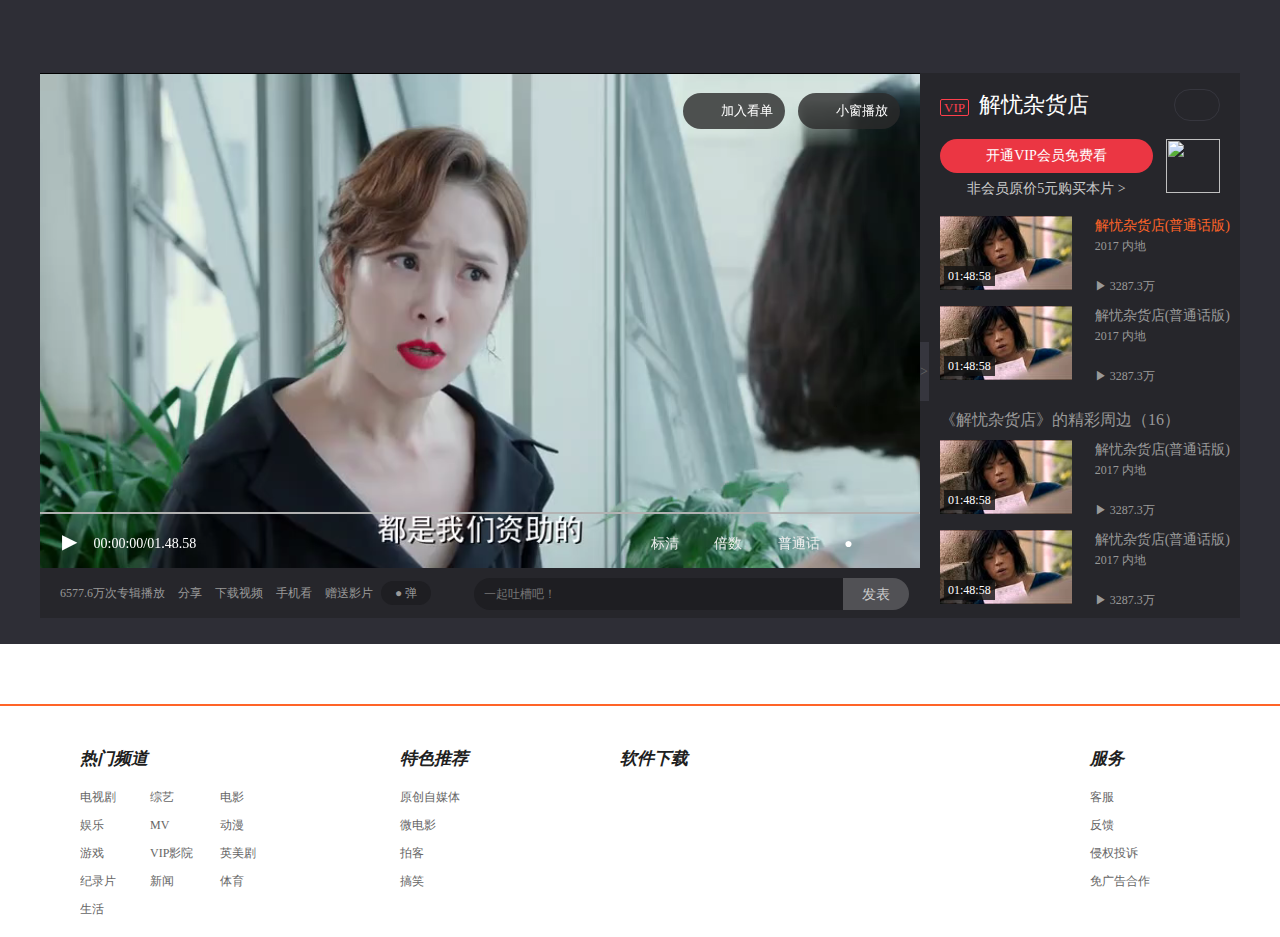
==== xiangqingone.html @ 5336d25e "第二个页面视频" ====
<!DOCTYPE html>
<html>
	<head>
		<meta charset="UTF-8">
		<title></title>
		<link rel="stylesheet" type="text/css" href="css/xiangqingone.css"/>
		<script src="js/jquery-3.1.0.js"></script>
	</head>
	<body>
		
		<section class="sec_one">
			<div class="bacgd center">
				<header>
					
				</header>
				<div class="lef">
					<p>
						<button class="btn_one">
							<span class="spa01"></span>
							<span class="spa02">加入看单</span>	
						</button>
						<button class="btn_two">
							<span class="spa01"></span>
							<span class="spa02">小窗播放</span>	
						</button>
					</p>
					<video id="videos" width="880" height="500" loop>
						<!--<source src="video/jieyou2.mp4" type="video/mp4"></source>-->
						<source src="video/jieyou.ogg" type="video/ogg"></source>
						当前浏览器不支持 video直接播放，点击这里下载视频： <a href="#">下载视频</a>
					</video>
					<div class="ctols">
						<span id="tiao">
							<progress id="pro" value="0"></progress><br />
							<span id="play_btn">▶</span>
							<span id="tim">00:00:00</span>/<span id="zong">01.48.58</span>
						</span>
						<span class="sspa01">标清</span>
						<span class="sspa01">倍数</span>
						<span class="sspa01">普通话</span>
						<span class="sspa02">●</span>
					</div>
					<span id="tuozh">
						>
					</span>
					<div class="foot">
						<span>6577.6万次专辑播放</span>
						<a href="javascript:;">分享</a>
						<a href="javascript:;">下载视频</a>
						<a href="javascript:;">手机看</a>
						<a href="javascript:;">赠送影片</a>
						<i>● 弹</i>
						<input type="search" id="serc" placeholder="一起吐槽吧！" />
						<input type="button" id="bbtn" value="发表" />
					</div>
				</div>
				<div class="rig">
					<div class="top">
						<h2>
							<i>VIP</i>
							<a class="aa1" href="javascript:;">解忧杂货店</a>
							<a class="aa2" href="javascript:;"></a>
						</h2>
					</div>
					<div class="conte">
						<div class="dv1">
							<img src=""/>
							<a class="a1sa1" href="javascript:;"><i></i>开通VIP会员免费看</a><br />
							<a class="a1sa2" href="javascript:;">非会员原价5元购买本片 ></a>
						</div>
					</div>
					<ul>
						<li>
							<div class="ddv1">
								<img src="img/bacg_rig01.jpg"/>
								<span>01:48:58</span>
							</div>
							<div class="ddv2">
								<p class="p0pp1" style="color: #FF6428;">解忧杂货店(普通话版)</p>
								<p class="p0pp2"> 2017   内地 </p>
								<p class="p0pp3">▶ 3287.3万</p>
							</div>
						</li>
						<li>
							<div class="ddv1">
								<img src="img/bacg_rig01.jpg"/>
								<span>01:48:58</span>
							</div>
							<div class="ddv2">
								<p class="p0pp1">解忧杂货店(普通话版)</p>
								<p class="p0pp2"> 2017   内地 </p>
								<p class="p0pp3">▶ 3287.3万</p>
							</div>
						</li>
					</ul>
					<p class="tit">《解忧杂货店》的精彩周边（16）</p>
					<ul>
						<li>
							<div class="ddv1">
								<img src="img/bacg_rig01.jpg"/>
								<span>01:48:58</span>
							</div>
							<div class="ddv2">
								<p class="p0pp1">解忧杂货店(普通话版)</p>
								<p class="p0pp2"> 2017   内地 </p>
								<p class="p0pp3">▶ 3287.3万</p>
							</div>
						</li>
						<li>
							<div class="ddv1">
								<img src="img/bacg_rig01.jpg"/>
								<span>01:48:58</span>
							</div>
							<div class="ddv2">
								<p class="p0pp1">解忧杂货店(普通话版)</p>
								<p class="p0pp2"> 2017   内地 </p>
								<p class="p0pp3">▶ 3287.3万</p>
							</div>
						</li>
					</ul>
				</div>
			</div>
		</section>
		<section class="sec_two">
			
		</section>
		<section class="sec_thr">
			
		</section>
		<section class="sec_four">
			
		</section>
		<section class="sec_five">
			
		</section>
		<section class="sec_six">
			
		</section>
		
		
		<footer class="footer">
			<div class="footer_inner">
				<div class="footer_inner_one">
					<div class="footer_inner_one_fir">
						<em class="footer_inner_one_fir_title">热门频道</em>
						<ul>
							<li><a href="#">电视剧</a></li>
							<li><a href="#">综艺</a></li>
							<li><a href="#">电影</a></li>
							<li><a href="#">娱乐</a></li>
							<li><a href="#">MV</a></li>
							<li><a href="#">动漫</a></li>
							<li><a href="#">游戏</a></li>
							<li><a href="#">VIP影院</a></li>
							<li><a href="#">英美剧</a></li>
							<li><a href="#">纪录片</a></li>
							<li><a href="#">新闻</a></li>
							<li><a href="#">体育</a></li>
							<li><a href="#">生活</a></li>
						</ul>
					</div>
					<div class="footer_inner_two_fir">
						<em class="footer_inner_two_fir_title">特色推荐</em>
						<ul>
							<li><a href="#">原创自媒体</a></li>
							<li><a href="#">微电影</a></li>
							<li><a href="#">拍客</a></li>
							<li><a href="#">搞笑</a></li>
							
						</ul>
					</div>
					<div class="footer_inner_thr_fir">
						<em class="footer_inner_thr_fir_title">软件下载</em>
						<div class="footer_inner_thr_fir_icon">
							
						</div>
					</div>
					<div class="footer_inner_fou_fir">
						<em class="footer_inner_fou_fir_title">服务</em>
						<ul>
							<li><a href="#">客服</a></li>
							<li><a href="#">反馈</a></li>
							<li><a href="#">侵权投诉</a></li>
							<li><a href="#">免广告合作</a></li>
							
						</ul>
					</div>
				</div>
				<div class="footer_inner_two">
					<div></div>
					<div></div>
					<div></div>
				</div>
			</div>
		</footer>
		
		<script src="js/xiangqingone.js"></script>
	</body>
</html>
---- css/xiangqingone.css ----
body,p,section,nav,header,h2,h3,h4,h5{
	margin: 0;
}
ul{
	margin: 0;
	padding: 0;
	list-style: none;
}
ul li{
	list-style: none;
}
input{
	margin: 0;
	padding: 0;
	vertical-align: top;
}
button{
	outline: none;
}
img{
	border: none;
	vertical-align: middle;
}
.clearfix:after{
	content: '';
	display: block;
	clear: both;
}
body{
	font-size: 14px;
	font-family: "微软雅黑";
}
.center{
	width: 1200px;
	margin: 0 auto;
}
a{
	text-decoration: none;
}
i{
	font-style: normal;
}


.sec_one{
	width: 100%;
	height: 644px;
    background: #2e2e36;
}
.bacgd header{
	height: 73px;
}
.bacgd .lef{
	width: 880px;
	height: 545px;
	background: #000;
	position: relative;
	float: left;
}
.bacgd .lef video{
	position: absolute;
	top: 0px;
	left: 0;
}
.bacgd .lef p button{
    height: 36px;
    margin-left: 10px;
    padding: 0 12px;
    background: rgba(43,43,43,.8);
    border-radius: 18px;
    color: #fff;
    border: none;
    cursor: pointer;
}
.bacgd .lef p button:hover{
    background: linear-gradient(to right,#ff850b 0,#ff5945 100%);
}
.bacgd .lef p{
	position: absolute;
	top: 20px;
	right: 20px;
	z-index: 999;
}
.bacgd .lef p .spa01{
	display: inline-block;
	margin: 7px auto 0;
    width: 22px;
    height: 22px;
}
.bacgd .lef p .spa02{
	line-height: 36px;
	vertical-align: top;
}

.bacgd .lef .foot{
	width: 100%;
	height: 50px;
	background-color: #26262b;
    color: #999;
    position: absolute;
    bottom: 0;
}

.bacgd .lef .ctols{
	width: 100%;
	position: absolute;
	bottom: 50px;
	color: #fff;
}

#play_btn{
	display: inline-block;
	width: 42px;
	height: 42px;
	line-height: 42px;
	text-align: center;
	cursor: pointer;
	color: #fff;
	margin-left: 8px;
	font-size: 20px;
}
#tiao{
	margin-right: 50%;
}
#pro{
	width: 100%;
	height: 4px;
	vertical-align: middle;
	padding: 0;
}
#tim{
	color: #fff;
}
.bacgd .lef .ctols .sspa01{
	line-height: 42px;
	display: inline-block;
	padding: 0 10px;
    height: 24px;
    border: 1px solid transparent;
    border-radius: 12px;
    cursor: pointer;
    color: #ececec;
    line-height: 24px;
    text-align: center;
    padding-left: 10px;
    padding-right: 20px;
}
.bacgd .lef .ctols .sspa01:hover{
    background-color: #ff6e0b;
}
.bacgd .lef .ctols .sspa02{
	display: inline-block;
	width: 24px;
	height: 32px;
	cursor: pointer;
}
.bacgd .lef .foot{
	font-size: 12px;
	line-height: 50px;
}
.bacgd .lef .foot span{
	margin-left: 15px;
	padding: 0 5px;
}
.bacgd .lef .foot a{
	padding: 0 5px;
	color: #999;
}
.bacgd .lef .foot a:hover{
	color: #fff;
}
.bacgd .lef .foot i{
	display: inline-block;
	margin-right: 40px;
    text-align: center;
    width: 50px;
    height: 24px;
    line-height: 24px;
    font-size: 12px;
    border-radius: 12px;
    background-color: #1e1e22;
    cursor: pointer;
}
.bacgd .lef .foot i:hover{
	background: #FF6428;
	color: #fff;
}
#serc{
	border: none;
    width: 42%;
    padding: 6px 10px;
    font-size: 12px;
    line-height: 20px;
    color: #ccc;
    border-radius: 17px 0 0 17px;
    box-sizing: border-box;
    vertical-align: middle;
    outline: none;
    background-color: #1e1e22;
}
#bbtn{
	width: 66px;
    font-size: 14px;
    line-height: 32px;
    height: 32px;
    color: #ccc;
    border: none;
    cursor: pointer;
    border-radius: 0 16px 16px 0;
    background-color: #515155;
    vertical-align: middle;
    outline: none;
    margin-left: -4px;
}
#bbtn:hover{
	background: linear-gradient(to right,#ff850b 0,#ff5945 100%);
}
#tuozh{
	display: inline-block;
	width: 9px;
    height: 59px;
    line-height: 59px;
    position: absolute;
    right: -9px;
    top: 50%;
    margin-top: -4px;
    cursor: pointer;
    color: #666;
    background: #36363e;
}
#tuozh:hover{
	background: #464650;
	color: #FF6428;
}










.bacgd .rig{
	width: 320px;
	height: 545px;
	background: #26262b;
	float: right;
}
.bacgd .rig .top{
    padding: 16px 0 5px 20px;
    margin-bottom: 10px;
}

.bacgd .rig .top h2 i{
    line-height: 32px;
    margin: 7px 5px 0 0;
    padding: 0 3px;
    font-weight: 400;
    font-size: 13px;
    border: 1px solid #fc3f4c;
    color: #fc3f4c;
    border-radius: 2px;
    cursor: default;
}
.bacgd .rig .top h2 .aa1{
	color: #fff;
	font-size: 22px;
    line-height: 32px;
    font-weight: 500;
}
.bacgd .rig .top h2 .aa2{
	width: 44px;
    height: 30px;
    line-height: 30px;
    text-align: center;
    color: #ff6428;
    border: 1px #36363e solid;
    border-radius: 16px;
    display: inline-block;
    vertical-align: middle;
    float: right;
    margin-right: 20px;
}
.bacgd .rig .top h2 .aa2:hover{
    background: #ff6428;
    border-color: #ff6428;
}
.bacgd .rig .conte .dv1{
	margin-left: 20px;
}
.bacgd .rig .conte .dv1 .a1sa1{
	display: inline-block;
	width: 213px;
	height: 34px;
	line-height: 34px;
    border-radius: 40px;
    color: #fff;
    background-color: #eb3643;
    text-align: center;
}
.bacgd .rig .conte .dv1 .a1sa1:hover{
	background-color: #bc2b36;
}
.bacgd .rig .conte .dv1 .a1sa2{
	display: inline-block;
	text-align: center;
	width: 213px;
	color: #ccc;
	margin-top: 7px;
	margin-bottom: 10px;
}
.bacgd .rig .conte .dv1 .a1sa2:hover{
	color: #fff;
}
.bacgd .rig .conte .dv1 img{
	width: 54px;
	height: 54px;
	float: right;
	margin-right: 20px;
}

.bacgd .rig ul{
	margin: 0 0 20px 20px;
}
.bacgd .rig ul li{
	padding: 8px 0;
	height: 74px;
	cursor: pointer;
}
.bacgd .rig ul li .ddv1{
	width: 130px;
	height: 74px;
	position: relative;
	float: left;
}
.bacgd .rig ul li .ddv1 img{
	height: 100%;
}
.bacgd .rig ul li .ddv1 span{
	position: absolute;
    left: 4px;
    bottom: 4px;
    padding: 0 4px;
    background-color: rgba(17,17,17,.8);
    font-size: 12px;
    line-height: 20px;
    color: #fff;
}
.bacgd .rig ul li .ddv2{
	float: right;
	padding-right: 10px;
}
.bacgd .rig ul li .ddv2 .p0pp1{
	line-height: 20px;
	color: #999;
}
.bacgd .rig ul li .ddv2 .p0pp2{
	font-size: 12px;
	line-height: 20px;
	color: #999;
}
.bacgd .rig ul li .ddv2 .p0pp3{
	font-size: 12px;
	line-height: 20px;
	color: #999;
	margin-top: 20px;
}
.bacgd .rig ul li .ddv2:hover .p0pp1{
	color: #FF6428;
}
.bacgd .rig .tit{
	margin: 10px 10px 0 20px;
    line-height: 1.5;
    font-size: 16px;
    color: #999;
}








.footer{
	background-color: #fff;
    clear: both;
    overflow: hidden;
    margin-top: 60px;
    border-top: 2px solid #ff6428;
}
.footer_inner{
	width: 1120px;
    margin: 40px auto 10px;
}
.footer_inner_one{
	overflow: hidden;
}
.footer_inner_one_fir{
	position: relative;
    float: left;
    
    width: 210px;
    margin-right: 110px;
    min-height: 74px;
}
.footer_inner_one_fir_title{
	display: block;
    font-size: 17px;
    line-height: 26px;
    letter-spacing: normal;
    color: #202020;
    font-weight: 700;
    margin-bottom: 15px;
}
.footer_inner_one_fir ul{
	font-size: 0;
    letter-spacing: -3px;
    list-style: none;
}
.footer_inner_one_fir ul li{
	display: inline-block;
    width: 60px;
    margin-right: 10px;
    margin-bottom: 7px;
    letter-spacing: normal;
    vertical-align: top;
    font-size: 12px;
    line-height: 21px;
    text-align: -webkit-match-parent;
}
.footer_inner_one_fir ul li a{
	color: #666;
    text-decoration: none;
    cursor: pointer;
}


.footer_inner_two_fir{
    width: 70px;
    margin-right: 150px;
    position: relative;
    float: left;
    min-height: 74px;
}
.footer_inner_two_fir_title{
	display: block;
    font-size: 17px;
    line-height: 26px;
    letter-spacing: normal;
    color: #202020;
    font-weight: 700;
    margin-bottom: 15px;
}
.footer_inner_two_fir ul{
	font-size: 0;
    letter-spacing: -3px;
    list-style: none;
}
.footer_inner_two_fir ul li{
	display: inline-block;
    width: 60px;
    margin-right: 10px;
    margin-bottom: 7px;
    letter-spacing: normal;
    vertical-align: top;
    font-size: 12px;
    line-height: 21px;
}
.footer_inner_two_fir ul li a{
	color: #666;
    text-decoration: none;
    cursor: pointer;
}
.footer_inner_thr_fir{
	width: 400px;
    margin-right: 70px;
    font-size: 0;
    letter-spacing: -3px;
    position: relative;
    float: left;
    min-height: 74px;
}
.footer_inner_thr_fir_title{
	display: block;
    font-size: 17px;
    line-height: 26px;
    letter-spacing: normal;
    color: #202020;
    font-weight: 700;
    margin-bottom: 15px;
}
.footer_inner_thr_fir_icon{
	width: 400px;
	height: 90px;
}









.footer_inner_fou_fir{
	width: 70px;
    margin-right: 0;
    border-right: none;
    position: relative;
    float: left;
    min-height: 74px;
}
.footer_inner_fou_fir_title{
	display: block;
    font-size: 17px;
    line-height: 26px;
    letter-spacing: normal;
    color: #202020;
    font-weight: 700;
    margin-bottom: 15px;
}
.footer_inner_fou_fir ul{
	font-size: 0;
    letter-spacing: -3px;
    list-style: none;
}
.footer_inner_fou_fir ul li{
	display: inline-block;
    width: 60px;
    margin-right: 10px;
    margin-bottom: 7px;
    letter-spacing: normal;
    vertical-align: top;
    font-size: 12px;
    line-height: 21px;
}
.footer_inner_fou_fir ul li a{
	color: #666;
	text-decoration: none;
    cursor: pointer;
}
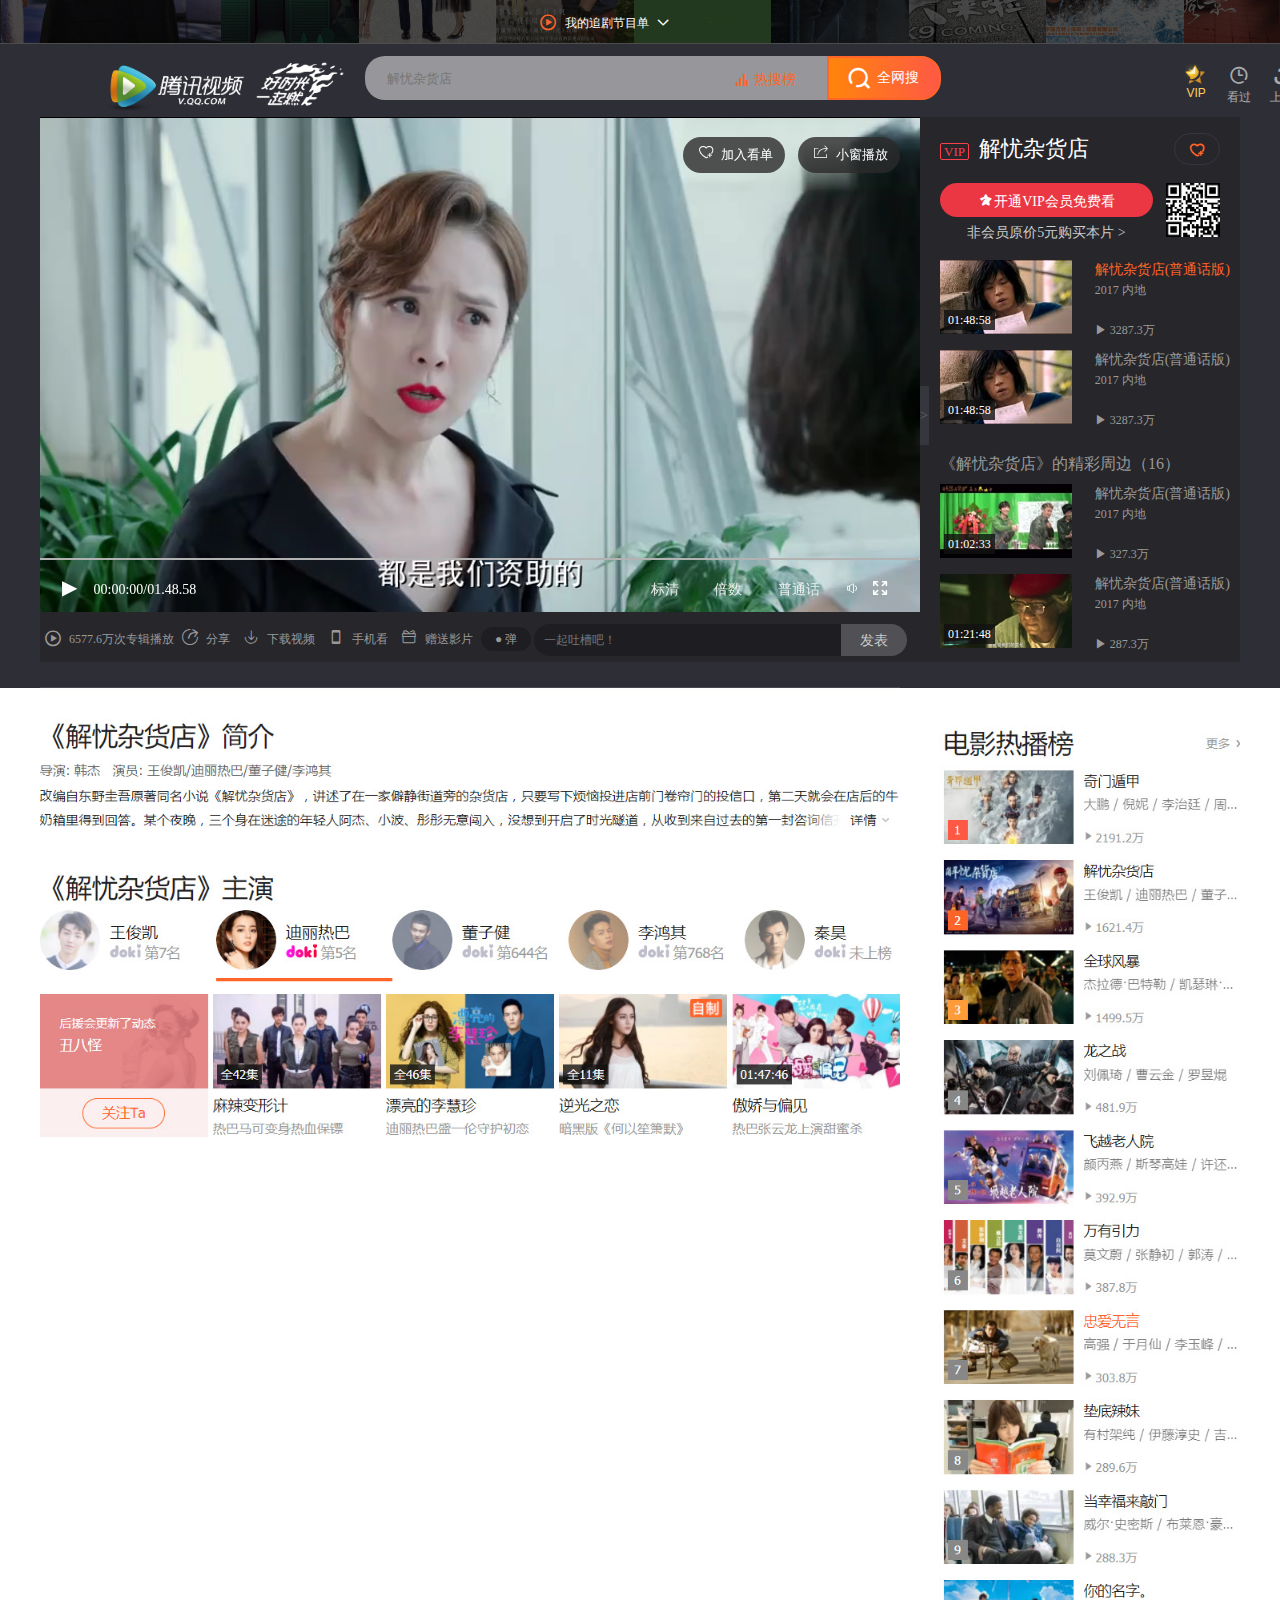
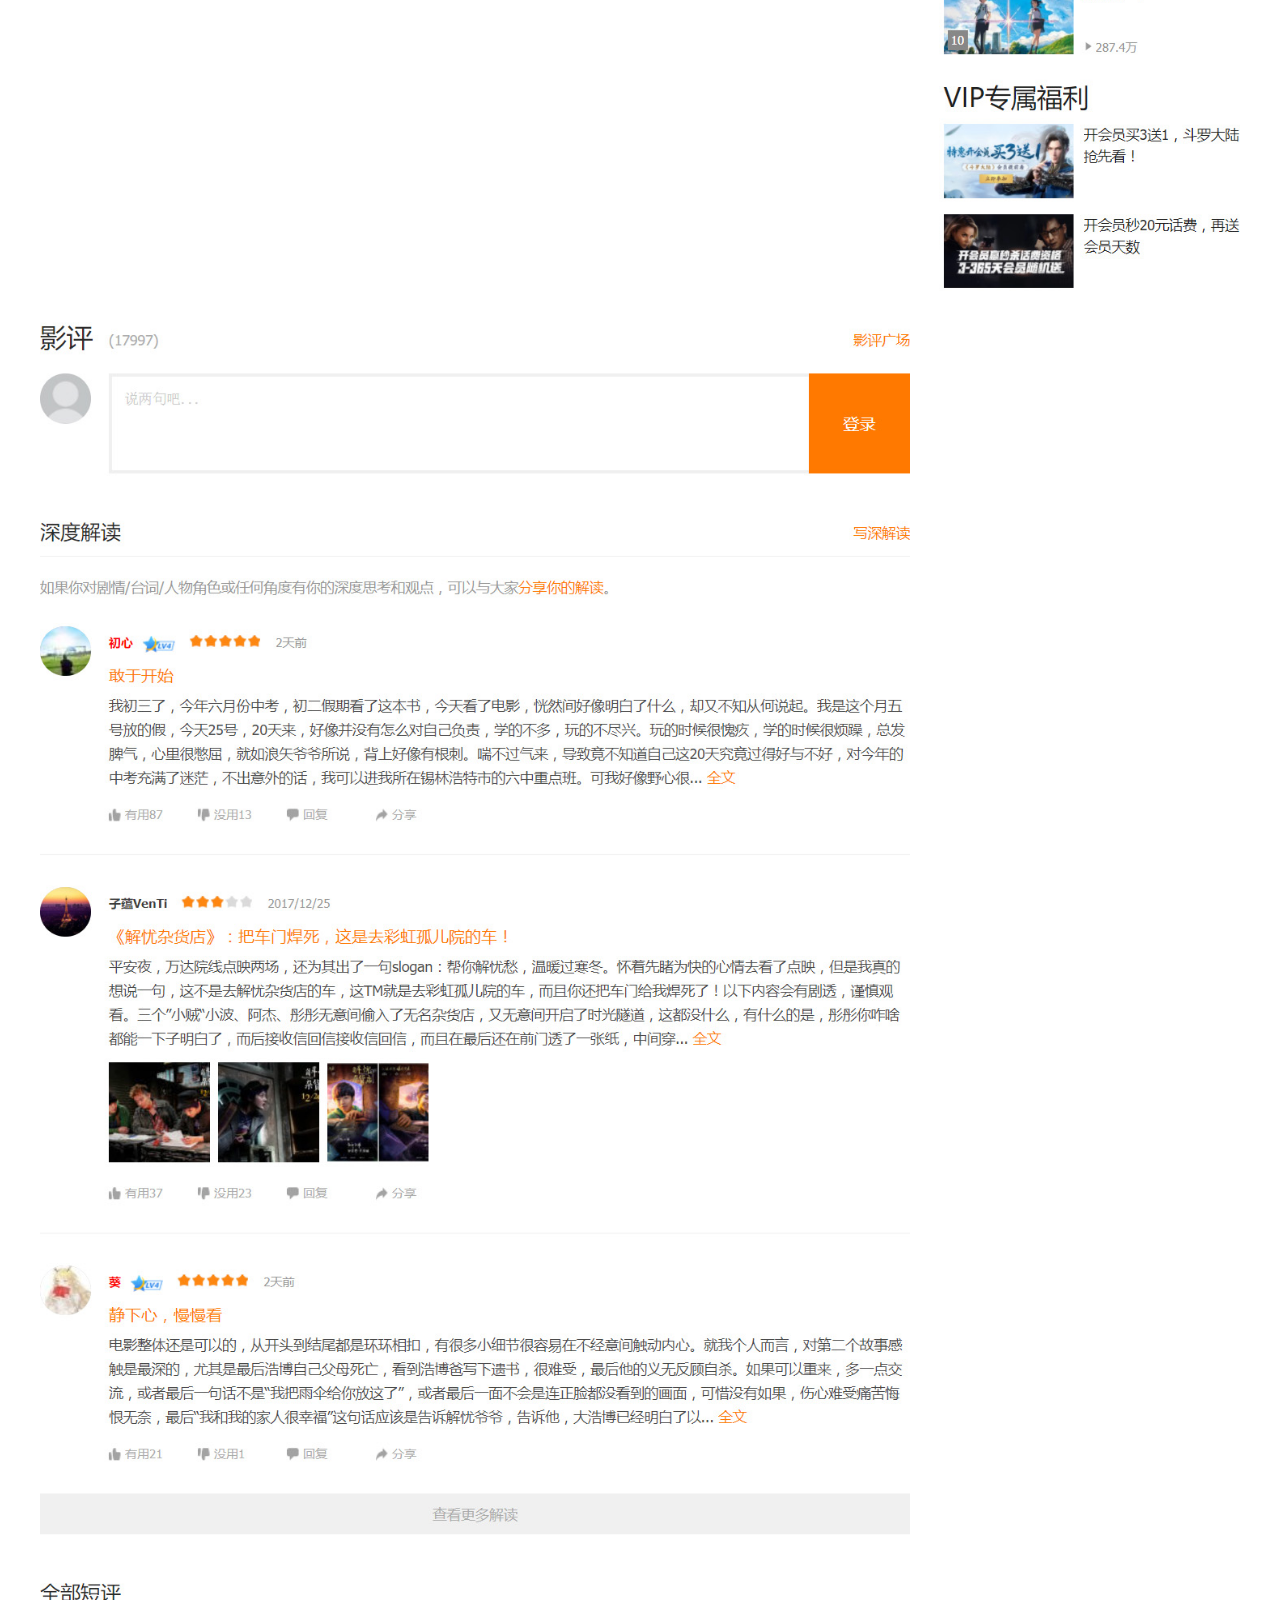
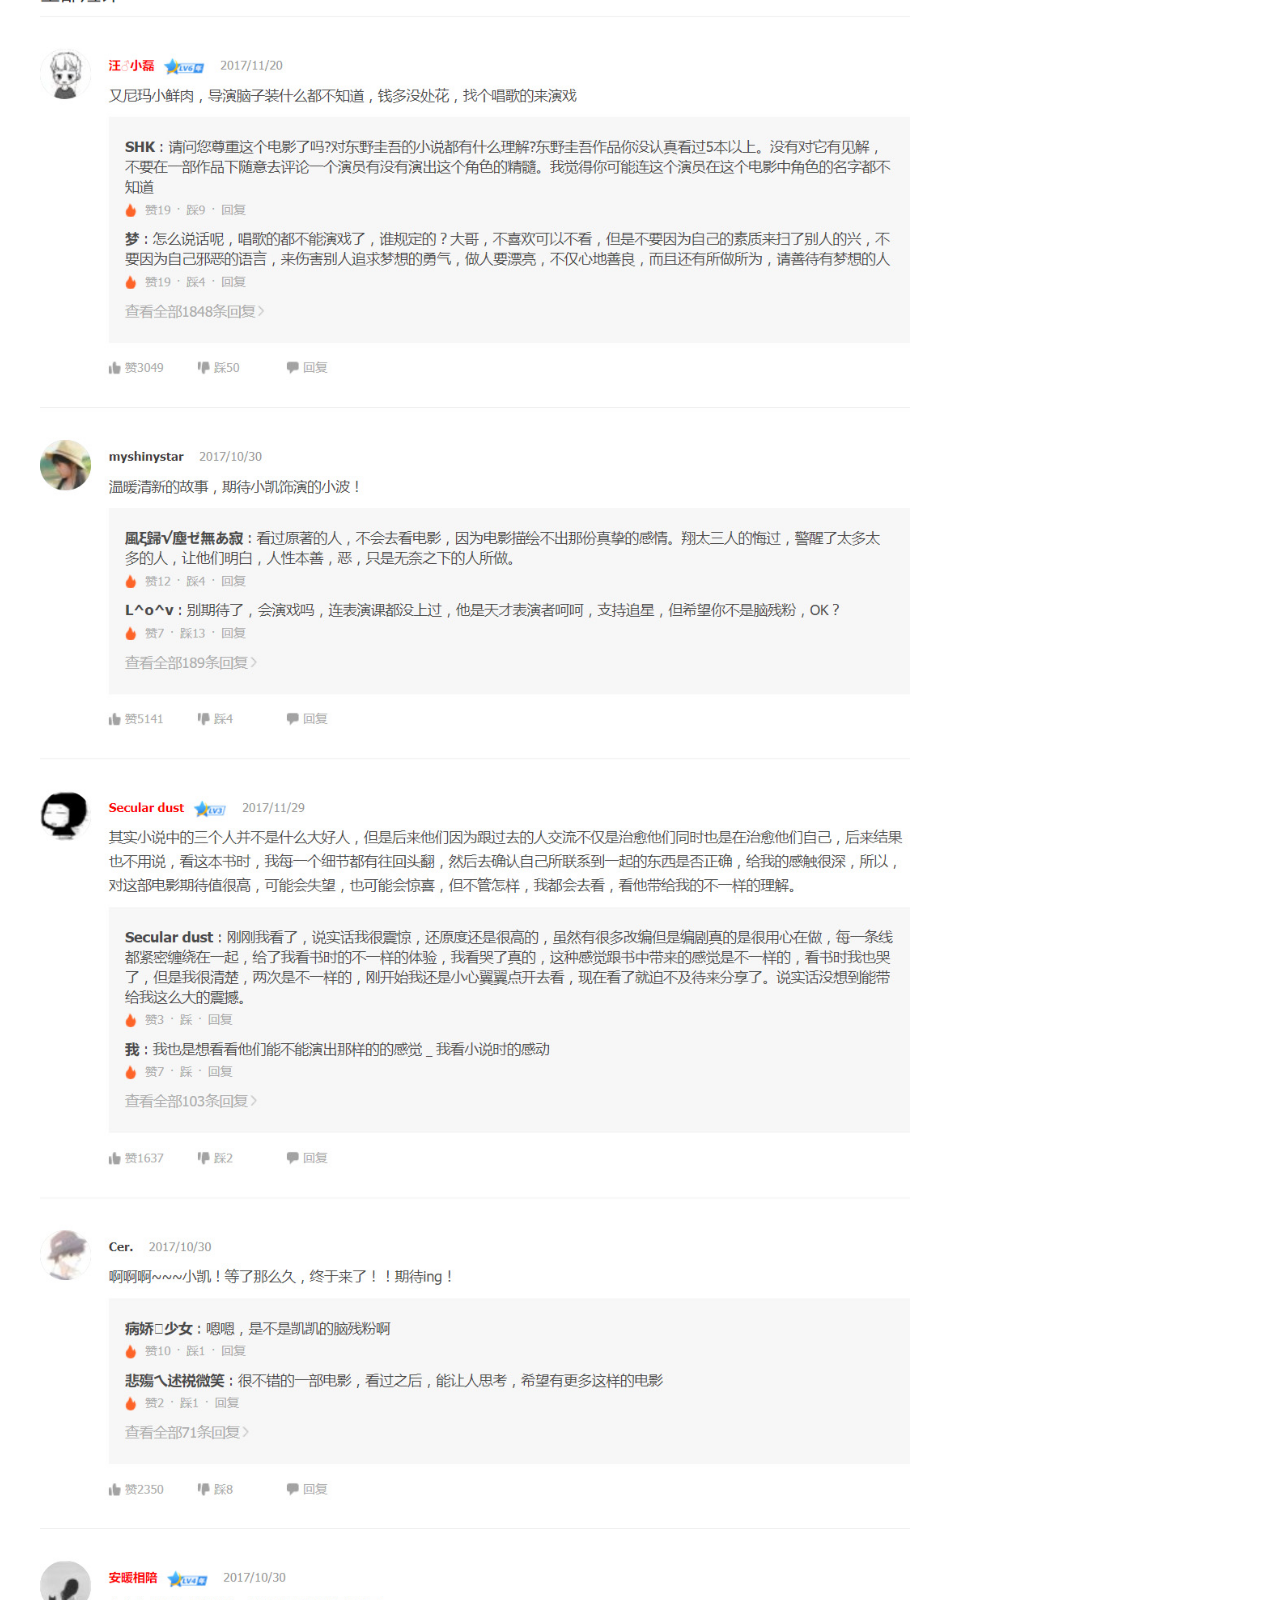
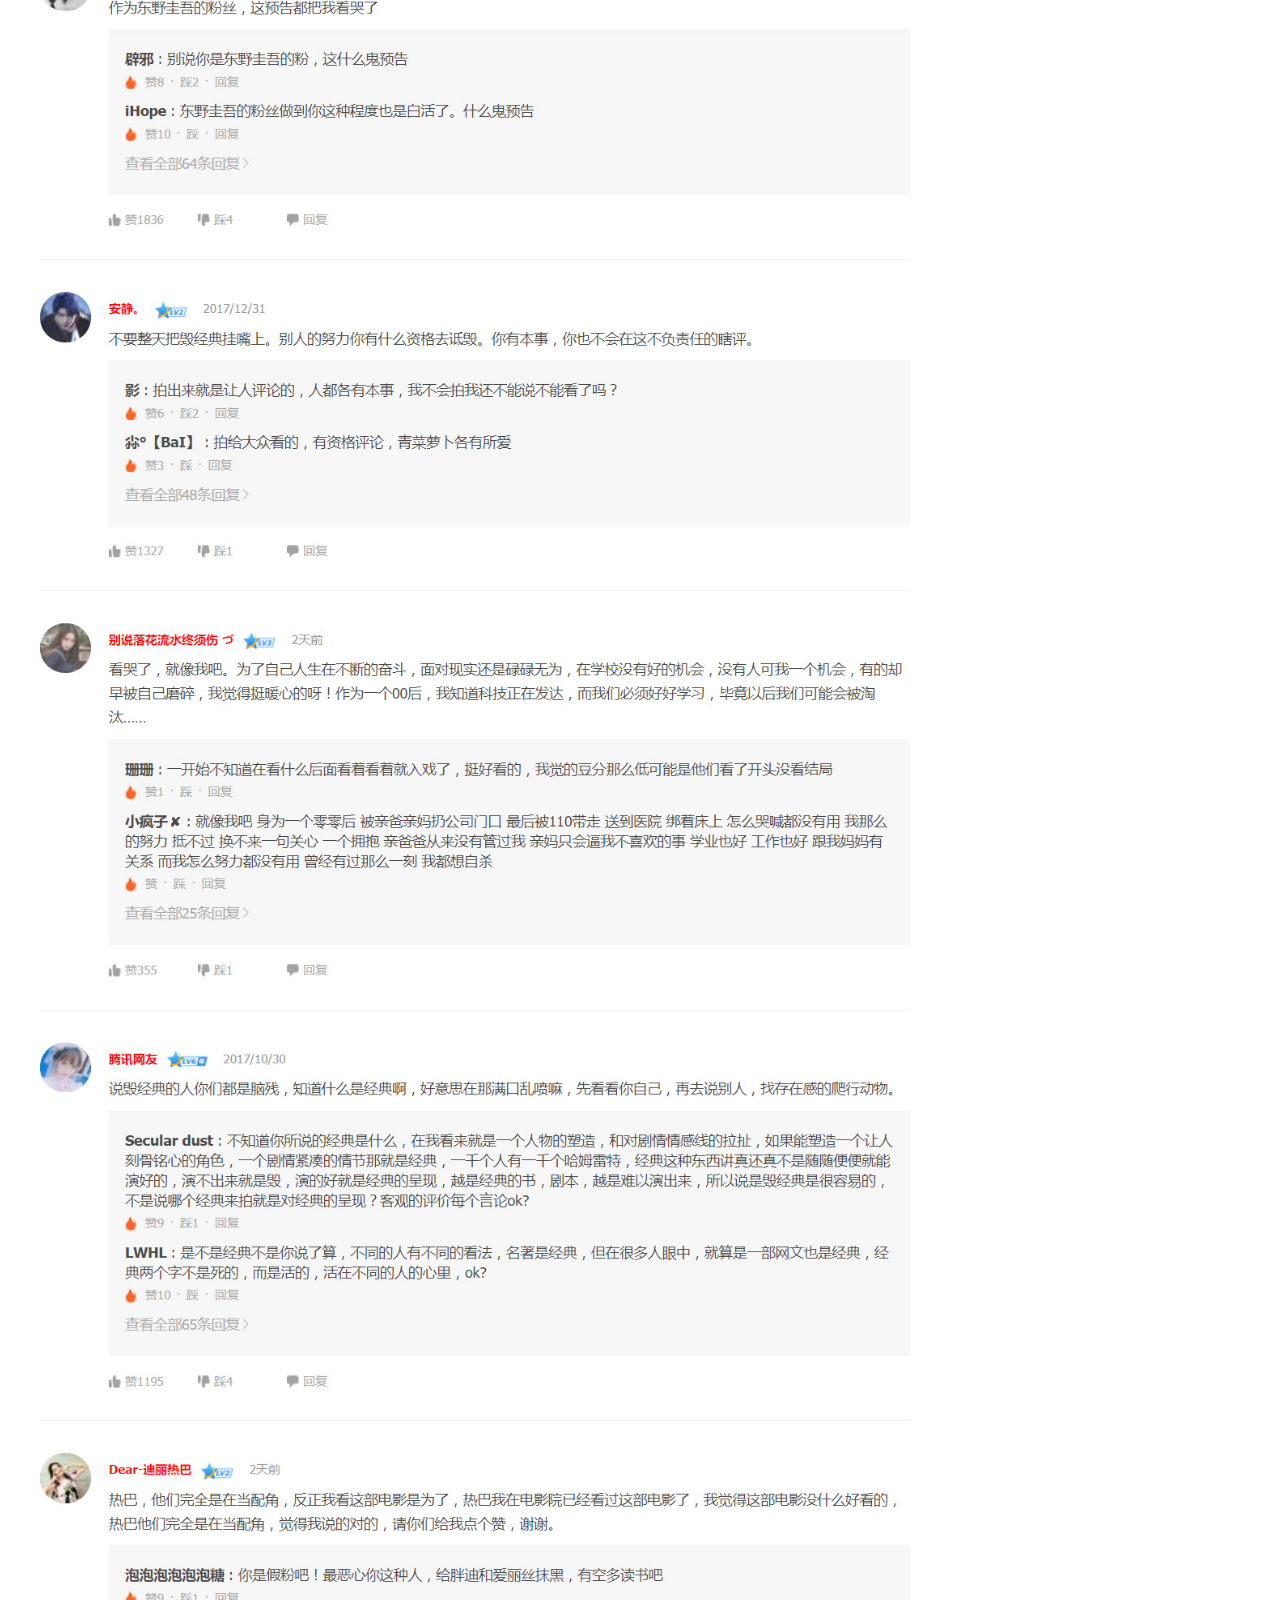
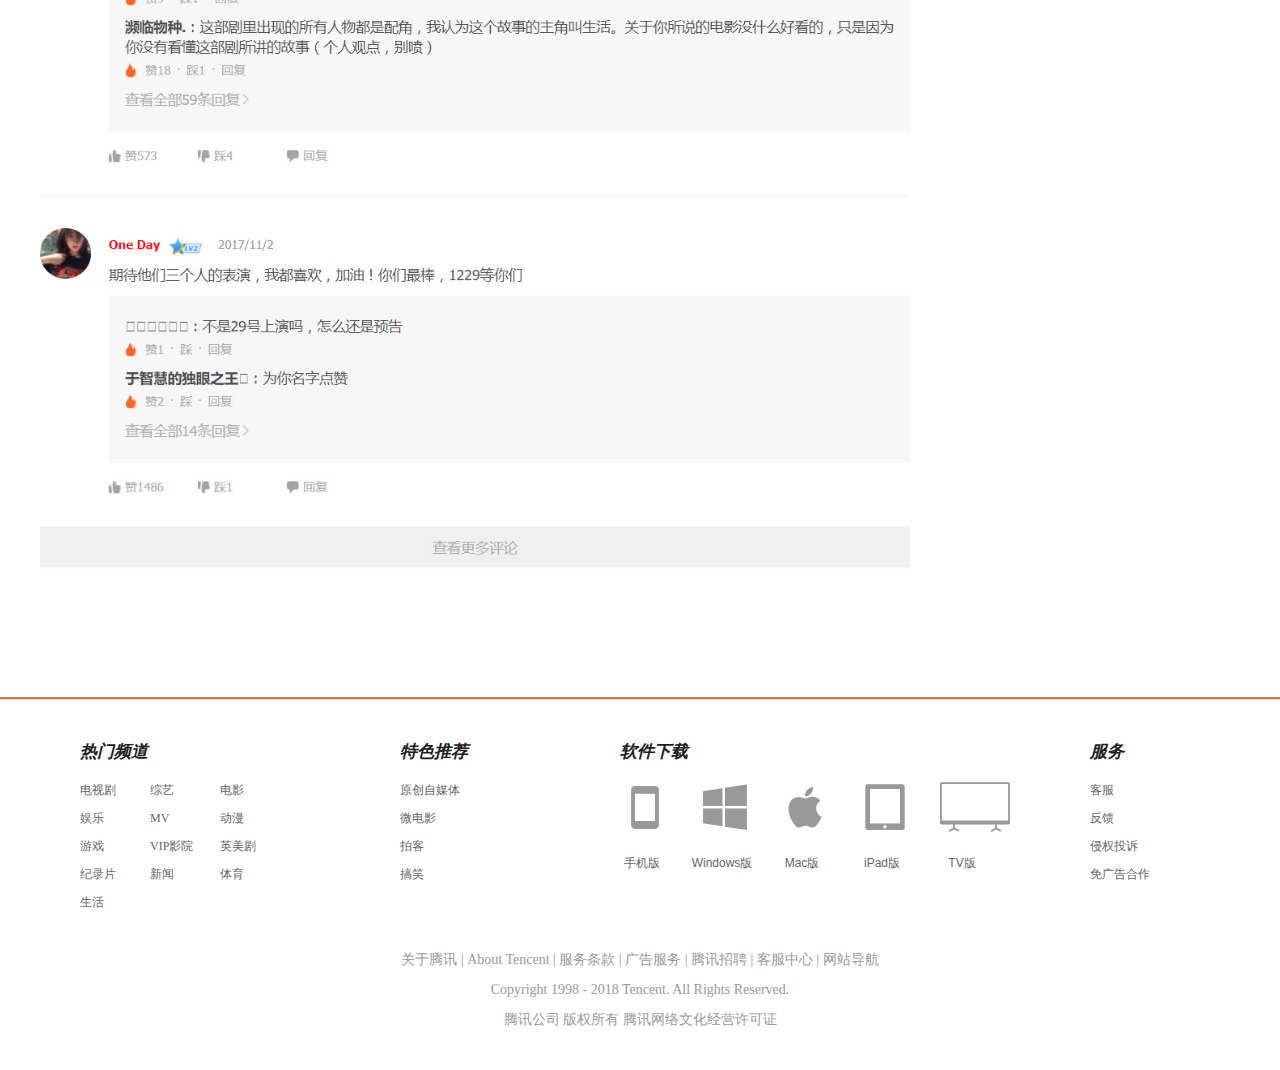
==== commit aefd858e: "zhangpeng第二个页面下面内容" ====
--- a/xiangqingone.html
+++ b/xiangqingone.html
@@ -2,12 +2,179 @@
 <html>
 	<head>
 		<meta charset="UTF-8">
-		<title></title>
+		<title>解忧杂货店(普通话版)_电影_高清1080P在线观看_腾讯视频</title>
+		<link rel="icon" href="img/favicon.ico" />
+		<link rel="stylesheet" type="text/css" href="font_we3o6noqnoas8aor/iconfont.css"/>
+		<link rel="stylesheet" type="text/css" href="font_wrx1z0k6hwcanhfr/iconfont.css"/>
 		<link rel="stylesheet" type="text/css" href="css/xiangqingone.css"/>
 		<script src="js/jquery-3.1.0.js"></script>
+		<script src="js/xiangqingone.js"></script>
+		<script src="js/jsonp.js"></script>
 	</head>
 	<body>
-		
+		<div class="top clearfix">
+			<div class="maybesee">
+				<div class="head_one">
+					<div class="blackmu">
+					<div class="head_one_fir">
+						<i class="iconfont icon-play"></i>
+						<span>我的追剧节目单</span>
+						<i class="iconfont icon-arrowdown"></i>											
+					</div>
+					</div>
+					<div class="head_one_sed">
+						<span class="head_one_sed_font">3天内将不再出现追剧版块</span>
+						<i class="iconfont icon-close"></i>
+					</div>
+				</div>
+				<div class="head_bos">
+					<div class="head_two">
+						<div style="width: 209px;">
+							<img src="img/top-01.jpg"/>
+							<span>
+								<b>7</b>
+								<i>.4</i>
+							</span>
+							<p>极限挑战  第3季</p>
+							<p>精编：孙红雷咆哮洗车被冻傻</p>
+						</div>
+						<p class="head_bos_one">也许你还喜欢看</p>
+						<div>
+							<img src="img/top-02.jpg"/>
+							<span>
+								<b>7</b>
+								<i>.9</i>
+							</span>
+							<p>恋爱先生</p>
+							<p>更新至24集</p>
+						</div>
+						<div>
+							<img src="img/top-03.jpg"/>
+							<span>
+								<b>7</b>
+								<i>.9</i>
+							</span>
+							<p>国民老公</p>
+							<p>更新至18集</p>
+						</div>
+						<div>
+							<img src="img/top-04.jpg"/>
+							<span>
+								<b>8</b>
+								<i>.8</i>
+							</span>
+							<p>我的青春遇见你</p>
+							<p>更新至42集</p>
+						</div>
+						<div>
+							<img src="img/top-05.jpg"/>
+							<span>
+								<b>9</b>
+								<i>.7</i>
+							</span>
+							<p>小猪佩奇全集</p>
+							<p>萌萌小猪佩奇</p>
+						</div>
+						<div>
+							<img src="img/top-06.jpg"/>
+							<span>
+								<b>7</b>
+								<i>.7</i>
+							</span>
+							<p>警犬来啦</p>
+							<p>更新至18集</p>
+						</div>
+						<div>
+							<img src="img/top-07.jpg"/>
+							<span>
+								<b>9</b>
+								<i>.1</i>
+							</span>
+							<p>莫斯科行动</p>
+							<p>全31集</p>
+						</div>
+						<div>
+							<img src="img/top-08.jpg"/>
+							<span>
+								<b>7</b>
+								<i>.6</i>
+							</span>
+							<p>我站在桥上看风景</p>
+							<p>更新至04集</p>
+						</div>
+						<div>
+							<img src="img/top-09.jpg"/>
+							<span>
+								<b>7</b>
+								<i>.7</i>
+							</span>
+							<p>熊出没之探险日记</p>
+							<p>两熊两人的森林大冒险</p>
+						</div>
+						<div>
+							<img src="img/top-010.jpg"/>
+							<span>
+								<b>6</b>
+								<i>.5</i>
+							</span>
+							<p>龙日一你死定了2</p>
+							<p>更新至16集</p>
+						</div>
+						<div>
+							<img src="img/top-011.jpg"/>
+							<span>
+								<b>7</b>
+								<i>.7</i>
+							</span>
+							<p>熊爸熊孩子</p>
+							<p>更新至00集</p>
+						</div>
+					</div>		
+					<span class="iconfont arrowtop icon-arrowdown"></span>
+						<span class="iconfont icon-arrowdown arrleft"></span>
+						<span class="iconfont icon-arrowdown arrright"></span>
+				</div>
+			</div>			
+		</div>
+		<div class="header">
+			<div class="logo-tenxun">
+				<img src="img/tycoon-4.png" class="logo-tenxun-one" />
+				<img src="img/tycoon-3.png" class="logo-tenxun-two"  />
+			</div>
+			<div class="search">
+				<input type="text" name="search" id="search" value="" placeholder="解忧杂货店" />
+				<div class="hotsearch">
+					<span class="iconfont icon-zhuzhuangtu"></span>
+					<span class="hotsearch_span">热搜榜</span>
+				</div>
+				<div class="search_button">
+					<span class="iconfont icon-search"></span>
+					<span class="allsearch">全网搜</span>
+				</div>
+				<div class="search_right">
+					<div class="search_right_fir">
+						<img src="img/tycoon-5.png"/>
+						<span>VIP</span>
+					</div>
+					<div class="search_right_sed">
+						<span class="iconfont icon-time"></span>
+						<span>看过</span>
+					</div>
+					<div class="search_right_thr">
+						<span class="iconfont icon-icupload"></span>
+						<span>上传</span>
+					</div>
+					<div class="search_right_fou">
+						<span class="iconfont icon-dianshi"></span>
+						<span>打开客户端</span>
+					</div>
+					<div class="search_right_fiv">
+						<img src="img/cat_mao.jpg"/>
+					</div>
+				</div>
+				<ul id="search_ul"></ul>	
+			</div>
+		</div>
 		<section class="sec_one">
 			<div class="bacgd center">
 				<header>
@@ -16,11 +183,11 @@
 				<div class="lef">
 					<p>
 						<button class="btn_one">
-							<span class="spa01"></span>
+							<span class="spa01 iconfont icon-tianjiashoucang"></span>
 							<span class="spa02">加入看单</span>	
 						</button>
 						<button class="btn_two">
-							<span class="spa01"></span>
+							<span class="spa01 iconfont icon-fenxiang"></span>
 							<span class="spa02">小窗播放</span>	
 						</button>
 					</p>
@@ -38,16 +205,21 @@
 						<span class="sspa01">标清</span>
 						<span class="sspa01">倍数</span>
 						<span class="sspa01">普通话</span>
-						<span class="sspa02">●</span>
-					</div>
+						<span class="sspa02 iconfont icon-icon--"></span>
+						<span class="sspa02 iconfont icon-quanping"></span>					</div>
 					<span id="tuozh">
 						>
 					</span>
 					<div class="foot">
+						<span class="iconfont icon-play"></span>
 						<span>6577.6万次专辑播放</span>
+						<span class="iconfont icon-fenxiang1"></span>						
 						<a href="javascript:;">分享</a>
+						<span class="iconfont icon-xiazai"></span>						
 						<a href="javascript:;">下载视频</a>
+						<span class="iconfont icon-shouji"></span>						
 						<a href="javascript:;">手机看</a>
+						<span class="iconfont icon-zengsong"></span>						
 						<a href="javascript:;">赠送影片</a>
 						<i>● 弹</i>
 						<input type="search" id="serc" placeholder="一起吐槽吧！" />
@@ -59,13 +231,15 @@
 						<h2>
 							<i>VIP</i>
 							<a class="aa1" href="javascript:;">解忧杂货店</a>
-							<a class="aa2" href="javascript:;"></a>
+							<a class="aa2" href="javascript:;">
+								<span class="iconfont icon-tianjiashoucang"></span>
+							</a>
 						</h2>
 					</div>
 					<div class="conte">
 						<div class="dv1">
-							<img src=""/>
-							<a class="a1sa1" href="javascript:;"><i></i>开通VIP会员免费看</a><br />
+							<img src="img/secma.png"/>
+							<a class="a1sa1" href="javascript:;"><i class="iconfont icon-xingguangzhi"></i>开通VIP会员免费看</a><br />
 							<a class="a1sa2" href="javascript:;">非会员原价5元购买本片 ></a>
 						</div>
 					</div>
@@ -97,45 +271,54 @@
 					<ul>
 						<li>
 							<div class="ddv1">
-								<img src="img/bacg_rig01.jpg"/>
-								<span>01:48:58</span>
+								<img src="img/mmmmmmnnnn.jpg"/>
+								<span>01:02:33</span>
 							</div>
 							<div class="ddv2">
 								<p class="p0pp1">解忧杂货店(普通话版)</p>
 								<p class="p0pp2"> 2017   内地 </p>
-								<p class="p0pp3">▶ 3287.3万</p>
+								<p class="p0pp3">▶ 327.3万</p>
 							</div>
 						</li>
 						<li>
 							<div class="ddv1">
-								<img src="img/bacg_rig01.jpg"/>
-								<span>01:48:58</span>
+								<img src="img/nnnnnnmmm.jpg"/>
+								<span>01:21:48</span>
 							</div>
 							<div class="ddv2">
 								<p class="p0pp1">解忧杂货店(普通话版)</p>
 								<p class="p0pp2"> 2017   内地 </p>
-								<p class="p0pp3">▶ 3287.3万</p>
+								<p class="p0pp3">▶ 287.3万</p>
 							</div>
 						</li>
 					</ul>
 				</div>
 			</div>
 		</section>
-		<section class="sec_two">
-			
-		</section>
-		<section class="sec_thr">
-			
-		</section>
-		<section class="sec_four">
-			
-		</section>
-		<section class="sec_five">
-			
-		</section>
-		<section class="sec_six">
-			
-		</section>
+		<div class="se_all center">
+			<section class="sec_thr">
+				<img src="img/rebobang0.jpg" />
+			</section>			
+		</div>
+		<div class="se_suo center">
+			<section class="sec_two">
+				<img src="img/jianjie.jpg" />
+			</section>
+			<section class="sec_four">
+				<script src="https://api.douban.com/v2/movie/us_box?callback=fun2"></script>
+			</section>
+			<section class="sec_five">
+				<script src="https://api.douban.com/v2/movie/coming_soon?callback=fun3"></script>
+			</section>
+			<section class="sec_six">
+				<img src="img/pinglundianzain.jpg" />
+			</section>	
+		</div>
+		
+		
+		
+		
+		
 		
 		
 		<footer class="footer">
@@ -172,7 +355,26 @@
 					<div class="footer_inner_thr_fir">
 						<em class="footer_inner_thr_fir_title">软件下载</em>
 						<div class="footer_inner_thr_fir_icon">
-							
+							<a href="javascript:;">
+								<i class="iconfont icon-shouji"></i>
+								<span>手机版</span>
+							</a>
+							<a href="javascript:;">
+								<i class="iconfont icon-win"></i>
+								<span>Windows版</span>
+							</a>
+							<a href="javascript:;">
+								<i class="iconfont icon-mac"></i>
+								<span>Mac版</span>
+							</a>
+							<a href="javascript:;">
+								<i class="iconfont icon-ipad"></i>
+								<span>iPad版</span>
+							</a>
+							<a href="javascript:;">
+								<i class="iconfont icon-television"></i>
+								<span>TV版</span>
+							</a>
 						</div>
 					</div>
 					<div class="footer_inner_fou_fir">
@@ -186,14 +388,31 @@
 						</ul>
 					</div>
 				</div>
-				<div class="footer_inner_two">
-					<div></div>
-					<div></div>
-					<div></div>
+				<div class="footer_lastone">
+					<div class="footer_lasttwo">
+						<a href="#">关于腾讯</a>
+						|
+						<a href="#">About Tencent</a>
+						|
+						<a href="#">服务条款</a>
+						|
+						<a href="#">广告服务</a>
+						|
+						<a href="#">腾讯招聘</a>
+						|
+						<a href="#">客服中心</a>
+						|
+						<a href="#">网站导航</a>
+					</div>
+					<div class="footer_inner_two_sed">
+						Copyright  1998 - 2018 Tencent. All Rights Reserved.
+					</div>
+					<div class="footer_inner_two_thr">
+						腾讯公司 版权所有 腾讯网络文化经营许可证
+					</div>
 				</div>
 			</div>
 		</footer>
 		
-		<script src="js/xiangqingone.js"></script>
 	</body>
 </html>
--- a/font_we3o6noqnoas8aor/iconfont.css
+++ b/font_we3o6noqnoas8aor/iconfont.css
@@ -0,0 +1,57 @@
+
+@font-face {font-family: "iconfont";
+  src: url('iconfont.eot?t=1517102863863'); /* IE9*/
+  src: url('iconfont.eot?t=1517102863863#iefix') format('embedded-opentype'), /* IE6-IE8 */
+  url('[data-uri]') format('woff'),
+  url('iconfont.ttf?t=1517102863863') format('truetype'), /* chrome, firefox, opera, Safari, Android, iOS 4.2+*/
+  url('iconfont.svg?t=1517102863863#iconfont') format('svg'); /* iOS 4.1- */
+}
+
+.iconfont {
+  font-family:"iconfont" !important;
+  font-size:16px;
+  font-style:normal;
+  -webkit-font-smoothing: antialiased;
+  -moz-osx-font-smoothing: grayscale;
+}
+
+.icon-vip:before { content: "\e6c3"; }
+
+.icon-fenxiang:before { content: "\f00ac"; }
+
+.icon-search:before { content: "\e652"; }
+
+.icon-quanping:before { content: "\e615"; }
+
+.icon-zengsong:before { content: "\e78c"; }
+
+.icon-shezhi3:before { content: "\e623"; }
+
+.icon-collectselected:before { content: "\e620"; }
+
+.icon-icupload:before { content: "\e67f"; }
+
+.icon-xiaoxi:before { content: "\e655"; }
+
+.icon-tianjiashoucang:before { content: "\e654"; }
+
+.icon-mac:before { content: "\e61b"; }
+
+.icon-xiazai:before { content: "\e69a"; }
+
+.icon-ipad:before { content: "\e664"; }
+
+.icon-fenxiang1:before { content: "\e60f"; }
+
+.icon-television:before { content: "\e610"; }
+
+.icon-ico-presetvideo-IJuv:before { content: "\e65c"; }
+
+.icon-win:before { content: "\e64b"; }
+
+.icon-dianshi:before { content: "\e603"; }
+
+.icon-icon--:before { content: "\e771"; }
+
+.icon-xingguangzhi:before { content: "\e6b6"; }
+
--- a/font_wrx1z0k6hwcanhfr/iconfont.css
+++ b/font_wrx1z0k6hwcanhfr/iconfont.css
@@ -0,0 +1,73 @@
+
+@font-face {font-family: "iconfont";
+  src: url('iconfont.eot?t=1517102233825'); /* IE9*/
+  src: url('iconfont.eot?t=1517102233825#iefix') format('embedded-opentype'), /* IE6-IE8 */
+  url('[data-uri]') format('woff'),
+  url('iconfont.ttf?t=1517102233825') format('truetype'), /* chrome, firefox, opera, Safari, Android, iOS 4.2+*/
+  url('iconfont.svg?t=1517102233825#iconfont') format('svg'); /* iOS 4.1- */
+}
+
+.iconfont {
+  font-family:"iconfont" !important;
+  font-size:16px;
+  font-style:normal;
+  -webkit-font-smoothing: antialiased;
+  -moz-osx-font-smoothing: grayscale;
+}
+
+.icon-vip:before { content: "\e6c3"; }
+
+.icon-fenxiang:before { content: "\f00ac"; }
+
+.icon-play:before { content: "\34ad"; }
+
+.icon-search:before { content: "\e652"; }
+
+.icon-quanping:before { content: "\e615"; }
+
+.icon-zengsong:before { content: "\e78c"; }
+
+.icon-time:before { content: "\e672"; }
+
+.icon-shouji:before { content: "\e632"; }
+
+.icon-shezhi3:before { content: "\e623"; }
+
+.icon-collectselected:before { content: "\e620"; }
+
+.icon-arrowdown:before { content: "\e61a"; }
+
+.icon-icupload:before { content: "\e67f"; }
+
+.icon-xiaoxi:before { content: "\e655"; }
+
+.icon-tianjiashoucang:before { content: "\e654"; }
+
+.icon-zhuzhuangtu:before { content: "\e6ce"; }
+
+.icon-mac:before { content: "\e61b"; }
+
+.icon-yuzhouxingqiu-05:before { content: "\e60e"; }
+
+.icon-close:before { content: "\e601"; }
+
+.icon-xiazai:before { content: "\e69a"; }
+
+.icon-ipad:before { content: "\e664"; }
+
+.icon-fenxiang1:before { content: "\e60f"; }
+
+.icon-television:before { content: "\e610"; }
+
+.icon-ico-presetvideo-IJuv:before { content: "\e65c"; }
+
+.icon-win:before { content: "\e64b"; }
+
+.icon-dianshi:before { content: "\e603"; }
+
+.icon-huo:before { content: "\e606"; }
+
+.icon-icon--:before { content: "\e771"; }
+
+.icon-xingguangzhi:before { content: "\e6b6"; }
+
--- a/css/xiangqingone.css
+++ b/css/xiangqingone.css
@@ -41,6 +41,409 @@
 	font-style: normal;
 }
 
+
+.maybesee{
+	width: 100%;
+	/*opacity: 0.7;*/
+	
+}
+.head_one{
+	
+	height: 42px;
+	line-height: 42px;
+	border: 1px solid transparent;
+	background: url('../img/top-01.jpg') no-repeat 0% 100%,
+				url('../img/top-02.jpg') no-repeat 13% 100%,
+				url('../img/top-03.jpg') no-repeat 26% 100%,
+				url('../img/top-04.jpg') no-repeat 39% 100%,
+				url('../img/top-05.jpg') no-repeat 52% 100%,
+				url('../img/top-06.jpg') no-repeat 65% 100%,
+				url('../img/top-07.jpg') no-repeat 78% 100%,
+				url('../img/top-08.jpg') no-repeat 91% 100%,
+				url('../img/top-09.jpg') no-repeat 100% 100%;
+	background-color: rgba(0,0,0,0.7);
+}
+.head_one:hover{
+	animation: 0.5s move_head linear 1;
+	animation-fill-mode:forwards;
+}
+@keyframes move_head{
+	0%{
+		width: 100%;
+		height: 42px;	  
+		
+	}
+	100%{
+		width: 100%;
+		height: 60px;
+		line-height: 60px;
+		background-color: rgba(0,0,0,0.5);
+	}
+}
+.blackmu{
+	top: 0;
+	left: 0;
+	width: 100%;
+	height: 43px;
+	background: rgba(0,0,0,.7);
+	position: absolute;
+	z-index: 3;
+}
+.blackmu:hover{
+	animation: 0.4s move_mu linear 1;
+	animation-fill-mode:forwards;
+}
+@keyframes move_mu{
+	0%{
+		width: 100%;
+		height: 42px;	  
+		
+	}
+	100%{
+		width: 100%;
+		height: 61px;
+		background-color: rgba(0,0,0,0.3);
+	}
+}
+
+.head_one_fir{
+	width: 200px;
+	margin: 0 auto;	
+	position: relative;
+	z-index: 2;	
+}
+.head_one span{
+	color: #fff;
+	font: 12px/1.5 PingFangSC-Regular,Tahoma,'Microsoft Yahei',sans-serif;
+	
+}
+.head_one .icon-play{
+	color: #FF6428;
+	margin-right: 5px;
+}
+.head_one .icon-arrowdown{
+	color: #fff;
+	font-size: 12px;
+	margin-left: 5px;
+}
+.head_one .icon-close{
+	color: #fff;
+	font-size: 12px;		
+}
+.head_one_sed{
+	position: absolute;
+	right: 100px;
+	top: 0;
+}
+.head_one_sed .head_one_sed_font{
+	display: none;
+	color: #ccc;
+	background: #43434a;
+	border: 1px solid rgba(29,25,33,.8);
+	border-radius: 14px;
+	padding: 0 14px;
+}
+
+.head_bos{
+	width: 100%;
+	overflow: hidden;
+	display: none;
+    height: 451px;
+	position: relative;
+	top: 0;
+	left: 0;
+	background: radial-gradient(farthest-side at center bottom,#ff6944 0,#191413 100%) center bottom;
+    background-size: 100% 150%;
+}
+.head_bos_one{
+	position: absolute;
+	top:28px;
+	left: 235px;
+	font-size: 22px;
+	color: #ccc;
+
+}
+.head_two{
+	position: absolute;
+}
+.head_two div{
+	float: left;
+	position: relative;
+	height: 341px;	
+	width: 209px;
+	margin-right: 5px;
+}
+.head_two div img{
+	padding: 60px 0 0 20px;
+	width: 209px;
+	height: 293px;
+}
+.head_two div span:nth-of-type(1){
+	width: 35px;
+	height: 28px;
+	text-align: center;
+	background-color: rgba(17,17,17,.8);
+	color: #ff6428;
+	position: absolute;
+	right: 0px;
+	bottom: 0px;
+}
+.head_two div span:nth-of-type(1) b{
+	font-size: 20px;	
+}
+.head_two div span:nth-of-type(1) i{
+	font-size: 12px;
+}
+.head_two div p:nth-of-type(1){
+	position: relative;	
+	color: #fff;	
+	padding: 5px 0 5px 20px;
+	font-size: 16px;
+}
+.head_two div p:nth-of-type(2){
+	position: relative;
+	padding: 0 0 0 20px;
+	color: #ccc;
+	font-size: 13px;	
+}
+.head_bos .arrowtop{
+	position: absolute;
+	bottom: 10px;
+	left: 50%;
+	margin-left: -18px;
+	display: block;
+	height: 36px;
+	width: 36px;
+	font-size: 30px;
+	color: rgba(255,255,255,.9);
+	transform: rotateX(180deg);
+}
+.header{
+	position: relative;
+}
+.logo-tenxun{
+	position: absolute;
+	top: 14px;
+	left: 100px;
+}
+.logo-tenxun-one{
+	width: 160.85px;
+	height: 60.25px;
+}
+.logo-tenxun-two{
+	position: relative;
+	left: -20px;
+	top: -3px;
+	width: 105px;
+	height: 59px;
+}
+
+.search{
+	position: absolute;
+	left: 50%;
+	margin-left: -275px;
+	top: 12px;
+}
+#search{
+	width: 550px;
+	height: 40px;
+	padding-left: 20px;
+	border-radius: 20px;
+	border-color: transparent;
+	background: rgba(255,255,255,0.5);
+	outline: none;
+}
+.search .hotsearch{
+	width: 64px;
+	height: 40px;
+	line-height: 40px;
+	position: relative;
+	top: -40px;
+	left: 369px;
+}
+.hotsearch .icon-zhuzhuangtu{
+	position: absolute;
+	color: #ff6428;
+}
+.hotsearch_span{
+	position: absolute;
+	top: 0px;
+	left: 20px;
+	color: #ff6428;
+}
+.search .search_button{
+	width: 90px;
+	height: 40px;
+	padding-right: 20px;
+	border-bottom-right-radius: 20px;
+	border-top-right-radius: 20px;
+	border: 2px solid #ff6428;
+	background: linear-gradient(to right,#ff850b 0,#ff5945 100%);
+	position: relative;
+	top: -84px;
+	left: 462px;	
+}
+.search_button .icon-search{
+	color: #fff;
+	font-size: 24px;
+	line-height: 40px;
+	position: absolute;
+	left: 18px;
+}
+.allsearch{
+	color: #fff;
+	line-height: 40px;
+	position: absolute;
+	left: 48px;
+}
+.search .search_button:hover{
+	background: #ff6428;
+}
+.search_right{
+	position: relative;
+	left: 820px;
+	top: -120px;
+	width: 228px;
+	height: 43px;
+}
+.search_right_fir{
+	position: absolute;
+}
+.search_right_fir img{
+	width: 20px;
+	height: 20px;
+}
+.search_right_fir span{
+	position: relative;
+	top: 20px;
+	left: -22px;
+	color: #ffcf5d;
+	font: 12px/1.5 PingFangSC-Regular,Tahoma,'Microsoft Yahei',sans-serif;
+}
+.search_right_sed{
+	position: absolute;
+	left: 38px;
+}
+.search_right .icon-time{
+	font-size: 20px;
+	color: #fff;
+	opacity: 0.6;
+    transition: opacity 50ms ease-in;
+    position: relative;
+    left: 6px;
+}
+.search_right_sed span:nth-of-type(2){
+	position: relative;
+	top: 18px;
+	left: -20px;
+	color: #fff;
+	opacity: 0.6;
+    transition: opacity 50ms ease-in;
+	font: 12px/1.5 PingFangSC-Regular,Tahoma,'Microsoft Yahei',sans-serif;
+}
+.search_right_thr{
+	position: absolute;
+	left: 81px;
+}
+.search_right .icon-icupload{
+	font-size: 20px;
+	color: #fff;
+	opacity: 0.6;
+    transition: opacity 50ms ease-in;
+    position: relative;
+    left: 6px;
+}
+.search_right_thr span:nth-of-type(2){
+	position: relative;
+	top: 18px;
+	left: -20px;
+	color: #fff;
+	opacity: 0.6;
+    transition: opacity 50ms ease-in;
+	font: 12px/1.5 PingFangSC-Regular,Tahoma,'Microsoft Yahei',sans-serif;
+}
+.search_right_fou{
+	position: absolute;
+	left: 113px;
+}
+.search_right .icon-dianshi{
+	font-size: 20px;
+	color: #fff;
+	opacity: 0.6;
+    transition: opacity 50ms ease-in;
+    position: relative;
+    left: 25px;
+}
+.search_right_fou span:nth-of-type(2){
+	position: relative;
+	top: 18px;
+	left: -20px;
+	color: #fff;
+	opacity: 0.6;
+    transition: opacity 50ms ease-in;
+	font: 12px/1.5 PingFangSC-Regular,Tahoma,'Microsoft Yahei',sans-serif;
+}
+.search_right_fiv{
+	position: absolute;
+	left: 182px;
+	top: -5px;
+	width: 40px;
+	height: 40px;
+	overflow: hidden;
+	border: 1px solid transparent;
+	border-radius: 40px;
+}
+.search_right_fiv img{
+	width: 40px;
+	height: 40px;
+}
+#search_ul{
+	width: 444px;
+	background: #fff;
+	position: relative;
+	top: -125px;
+	left: 18px;
+}
+.souli{
+	height: 40px;
+	line-height: 40px;
+	padding-left: 10px;	
+	font-size: 16px;
+}
+.souli:hover{
+	background: #eee;
+}
+
+.arrright{
+	position: absolute;
+	
+	top: 205px;
+	right: 40px;
+	background: rgba(0,0,0,.8);	
+	display: block;
+	border: 1px solid transparent;
+	padding: 10px;
+	font-size: 30px;
+	color: rgba(255,255,255,.9);
+	transform: rotateX(270deg);
+	z-index: 1000;
+}
+.arrleft{
+	position: absolute;
+	height: 36px;
+	width: 36px;
+	top: 205px;
+	left: 40px;
+	background: rgba(0,0,0,.8);	
+	display: block;
+	border: 1px solid transparent;
+	padding: 10px;
+	font-size: 30px;
+	color: rgba(255,255,255,.9);
+	transform: rotateX(90deg);
+	z-index: 999;
+	
+}
 
 .sec_one{
 	width: 100%;
@@ -159,8 +562,8 @@
 	line-height: 50px;
 }
 .bacgd .lef .foot span{
-	margin-left: 15px;
-	padding: 0 5px;
+	margin-left: 5px;
+	padding: 0 0;
 }
 .bacgd .lef .foot a{
 	padding: 0 5px;
@@ -171,7 +574,7 @@
 }
 .bacgd .lef .foot i{
 	display: inline-block;
-	margin-right: 40px;
+	margin-right: 0px;
     text-align: center;
     width: 50px;
     height: 24px;
@@ -187,7 +590,7 @@
 }
 #serc{
 	border: none;
-    width: 42%;
+    width: 35%;
     padding: 6px 10px;
     font-size: 12px;
     line-height: 20px;
@@ -494,11 +897,34 @@
 }
 .footer_inner_thr_fir_icon{
 	width: 400px;
-	height: 90px;
-}
-
-
-
+	height: 70px;
+	display: block;
+}
+.footer_inner_thr_fir_icon a{
+	text-decoration: none;
+	display: inline-block;
+    width: 80px;
+    color: #666;
+    outline: 0 none;
+    cursor: pointer;
+}
+.footer_inner_thr_fir_icon a i{
+	display: block;
+    font-size: 50px;
+    margin: 0 auto 20px;
+    color: #999;  
+}
+.footer_inner_thr_fir_icon a span{
+	margin-left: -18px;
+	display: block;
+    width: 80px;
+    text-align: center;
+    font-size: 12px;
+    line-height: 20px;
+    letter-spacing: normal;
+    color: #666;
+    font: 12px/1.5 PingFangSC-Regular,Tahoma,'Microsoft Yahei',sans-serif;
+}
 
 
 
@@ -542,3 +968,139 @@
 	text-decoration: none;
     cursor: pointer;
 }
+.footer_lastone{
+	line-height: 30px;
+    padding: 25px 0;
+    text-align: center;
+    color: #999;
+}
+.footer_lasttwo{
+	line-height: 30px;
+
+    text-align: center;
+    color: #999;
+}
+.footer_lasttwo a{
+	color: #999;
+	text-decoration: none;
+    cursor: pointer;
+}
+.footer_lasttwo a:active,.footer_lasttwo a:visited,.footer_lasttwo a[tabindex='-1']:focus {
+    outline: 0 none;
+}
+.footer a:hover{
+	color: #ff6428;
+}
+
+
+
+.sec_two{
+	width: 860px;
+	height: 451px;
+	float: left;
+	margin-top: -1px;
+}
+.sec_two img{
+	width: 860px;
+	display: block;
+	height: 451px;
+}
+.sec_thr{
+	width: 333px;
+	height: 1215px;
+	float: right;
+}
+.sec_thr img{
+	width: 333px;
+	height: 1215px;
+}
+.sec_four{
+	width: 870px;
+}
+.sec_five{
+	width: 870px;
+}
+.sec_six{
+	width: 870px;
+	float: left;
+	height: 5194px;
+}
+.sec_six img{
+	width: 870px;
+	height: 5194px;
+}
+
+
+
+
+
+.hh2{
+    color: #2a2a2a;
+    margin-top: 30px;
+    margin-bottom: 18px;
+    font-size: 28px;
+}
+.dv{
+	width: 139px;
+	padding-bottom: 30px;
+	display: inline-block;
+	text-align: center;
+	position: relative;
+}
+.rigdiv{
+	width: 139px;
+	height: 194px;
+	/*padding: 40px 5px;*/
+	position: absolute;
+	top: 0;
+	left: 0;
+	background: rgba(0,0,0,0.7);
+	text-align: left;
+	display: none;
+	cursor: pointer;
+}
+.rigdiv p{
+	line-height: 30px;
+	font-size: 14px;
+}
+.imgs{
+	width: 139px;
+	height: 194px;
+	margin-bottom: 20px;
+	cursor: pointer;
+}
+.pp2s{
+	font-size: 12px;
+	padding: 5px 0;
+	color: red;
+}
+.pp3s{
+	color: deepskyblue;
+	font-size: 12px;
+	cursor: pointer;
+}
+.rigspa01{
+	color: #fff;
+	margin-right: 20px;
+}
+.rigspa02{
+	color: #ddd;
+}
+.rigsp03{
+	color: #fff;
+	margin-top: 20px;
+}
+.rigsp04{
+	color: #fff;
+}
+.rigsp05{
+	color: gold;
+}
+
+.vipimg{
+	position: absolute;
+	right: 5px;
+    top: 5px;
+}
+
+
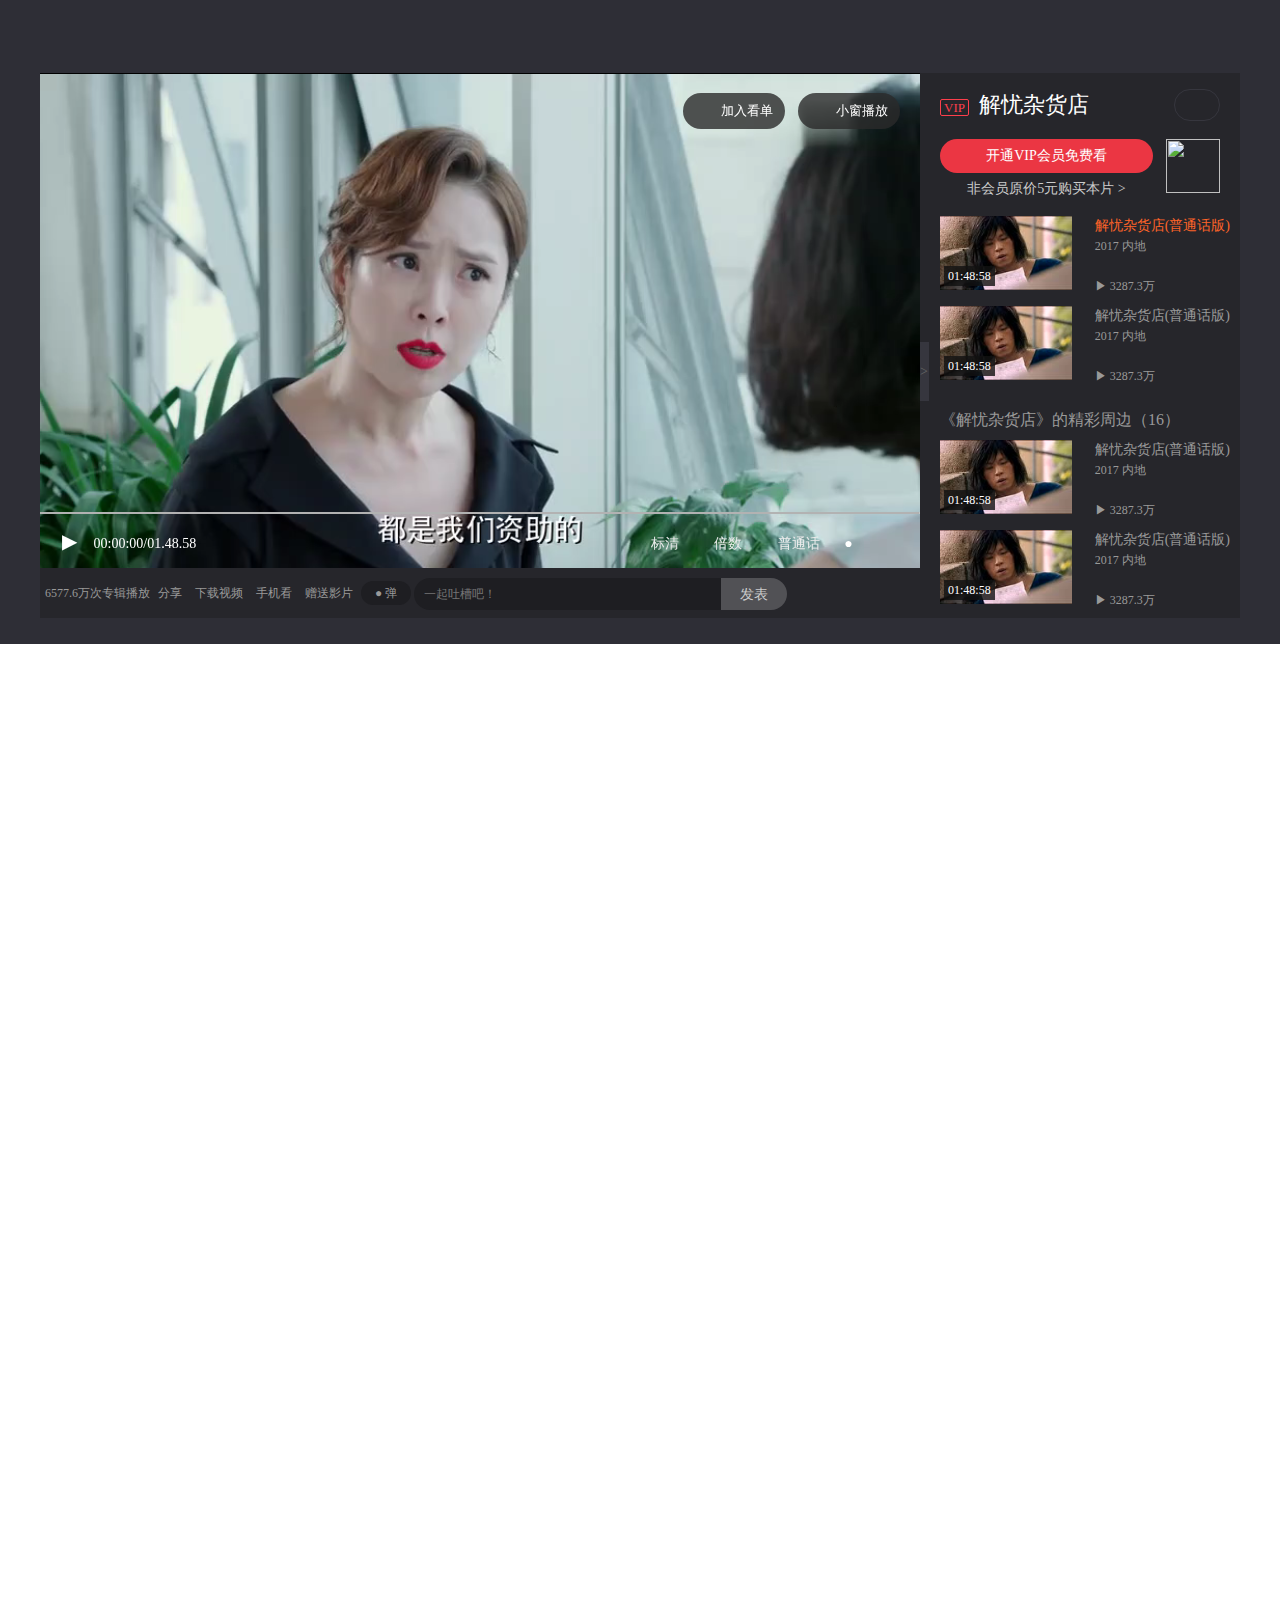
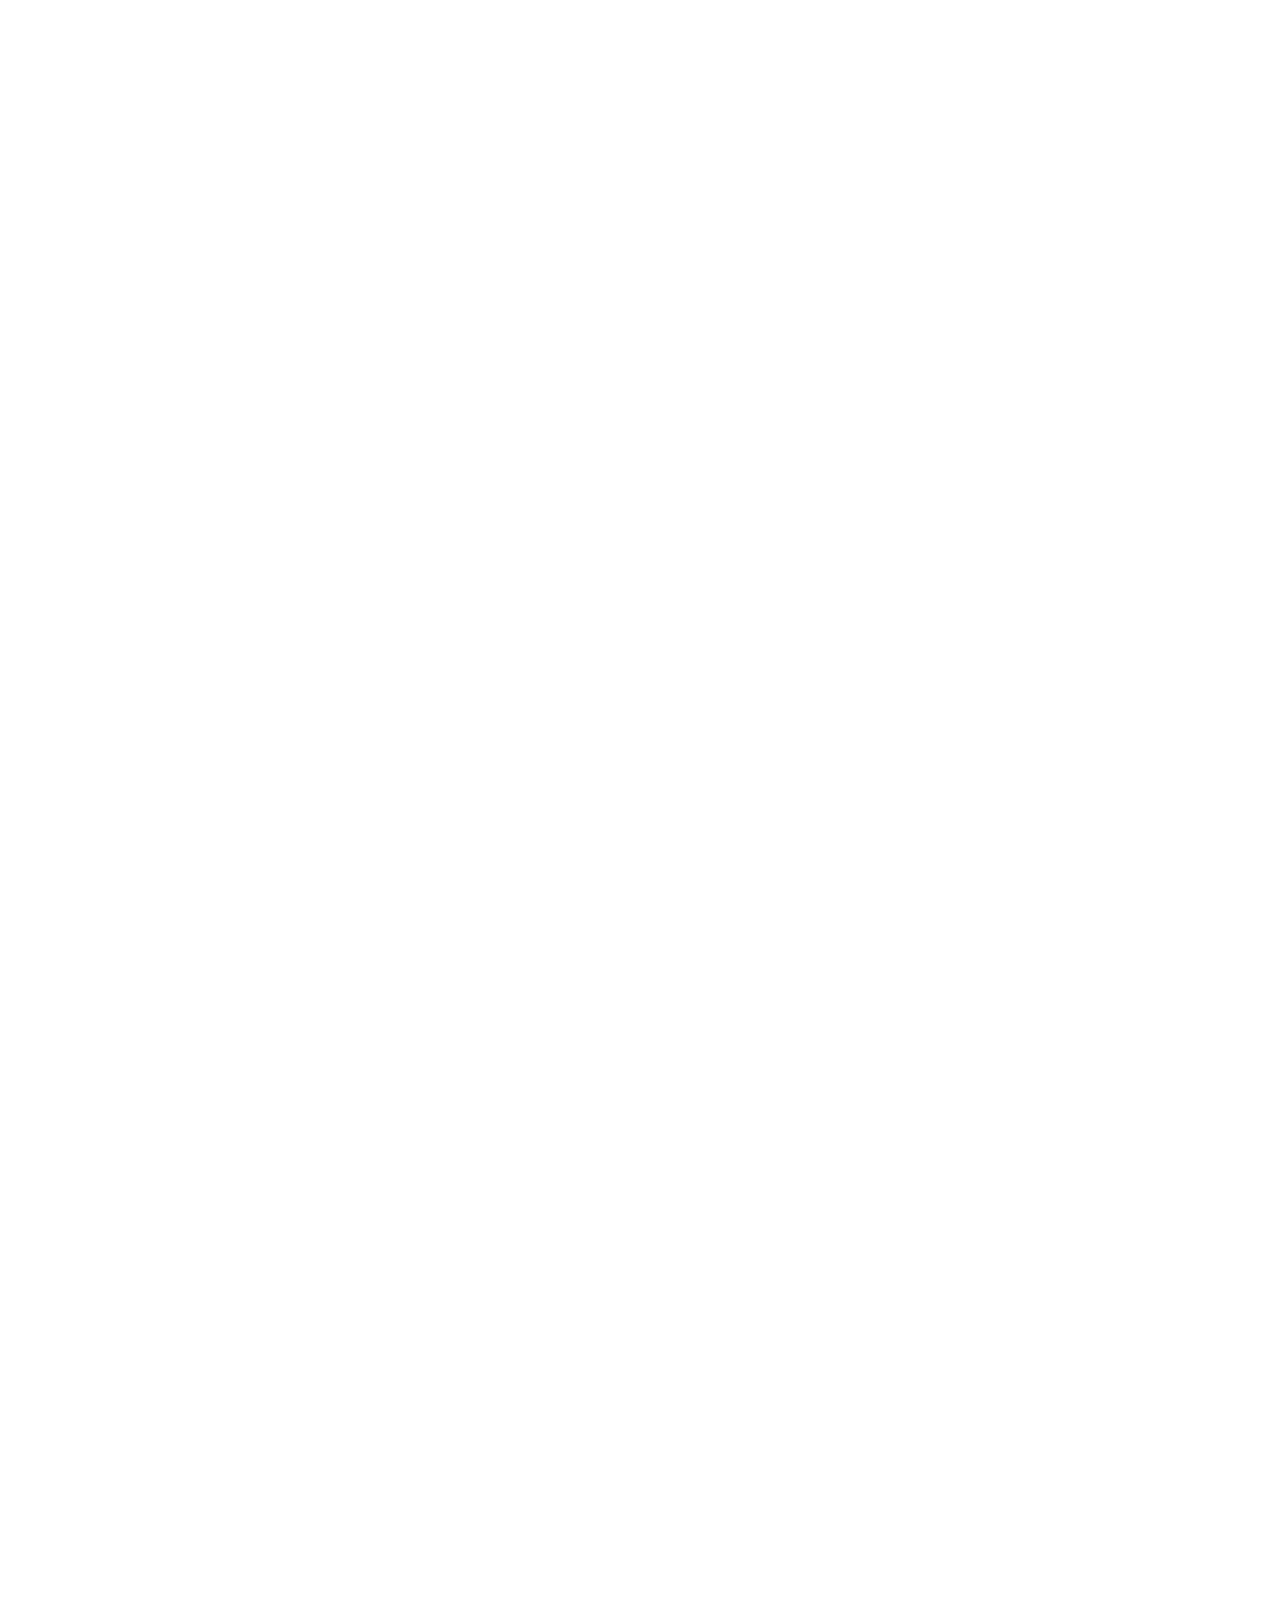
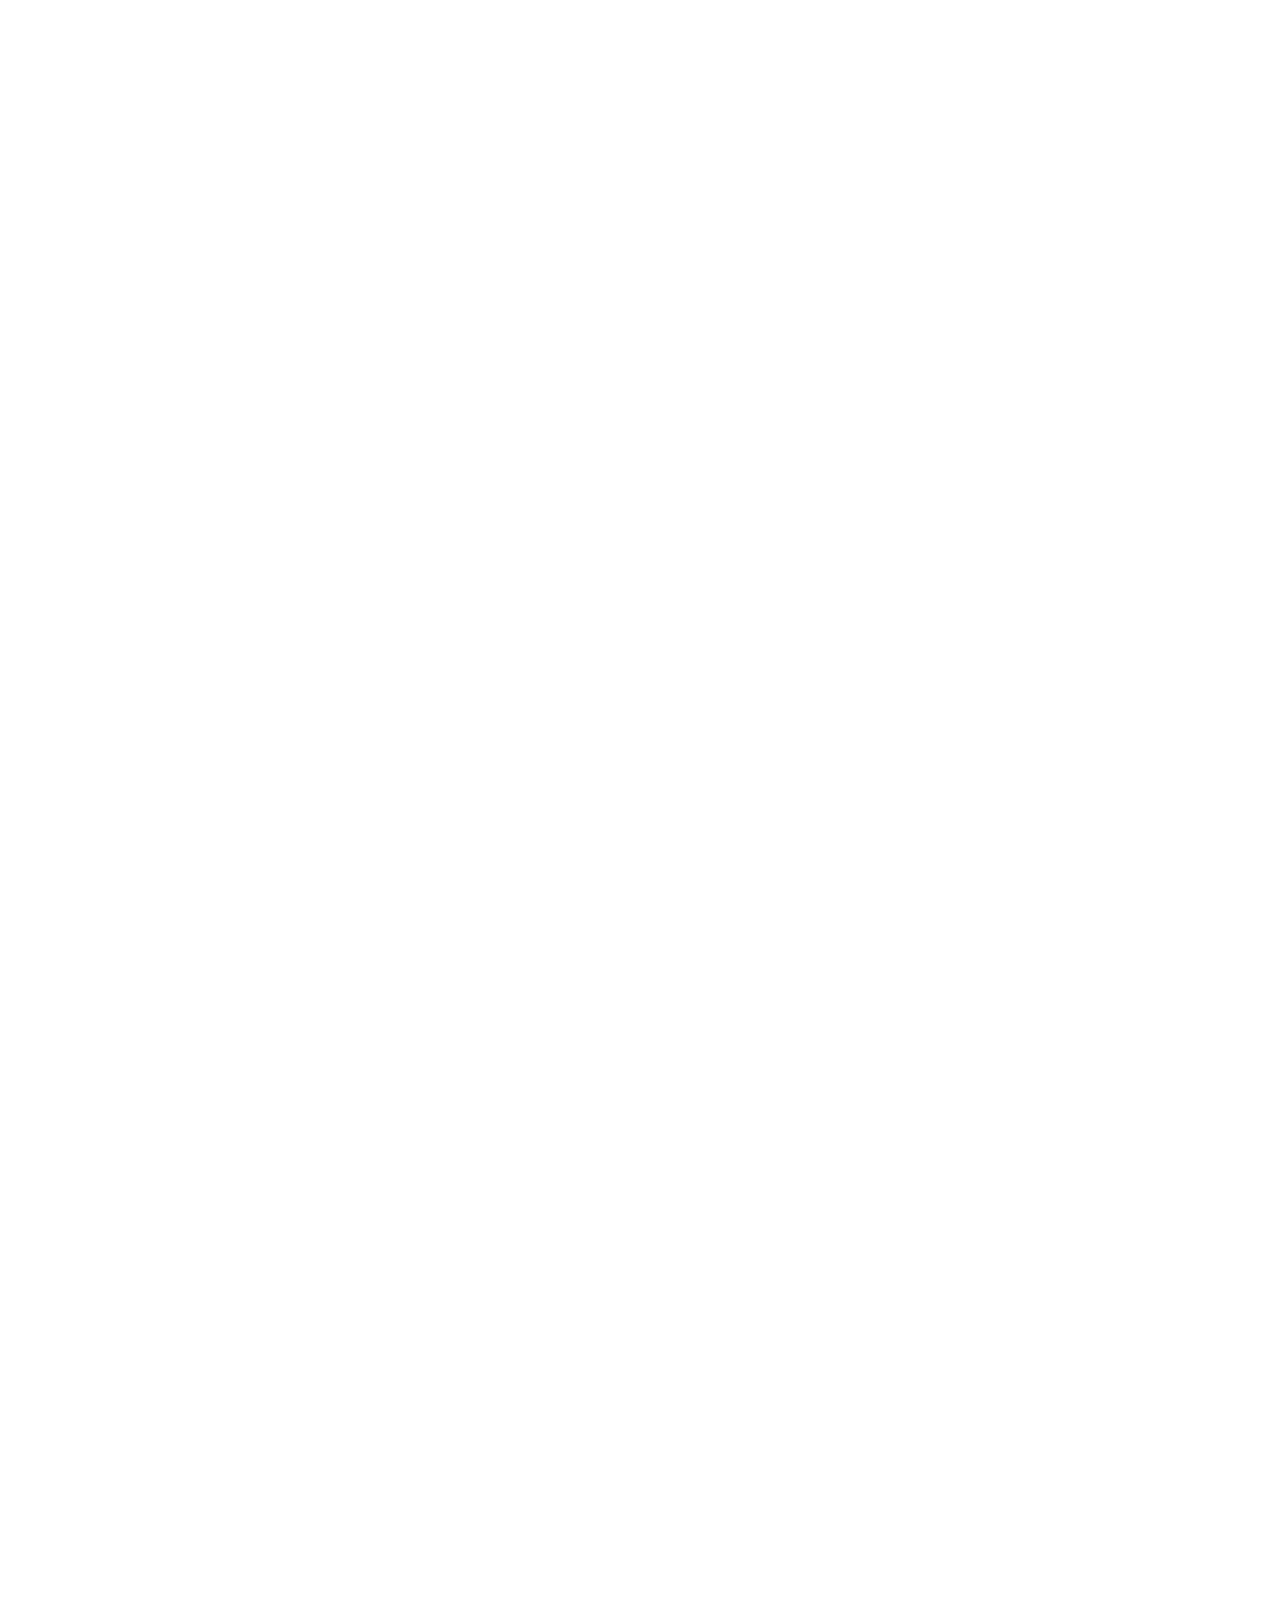
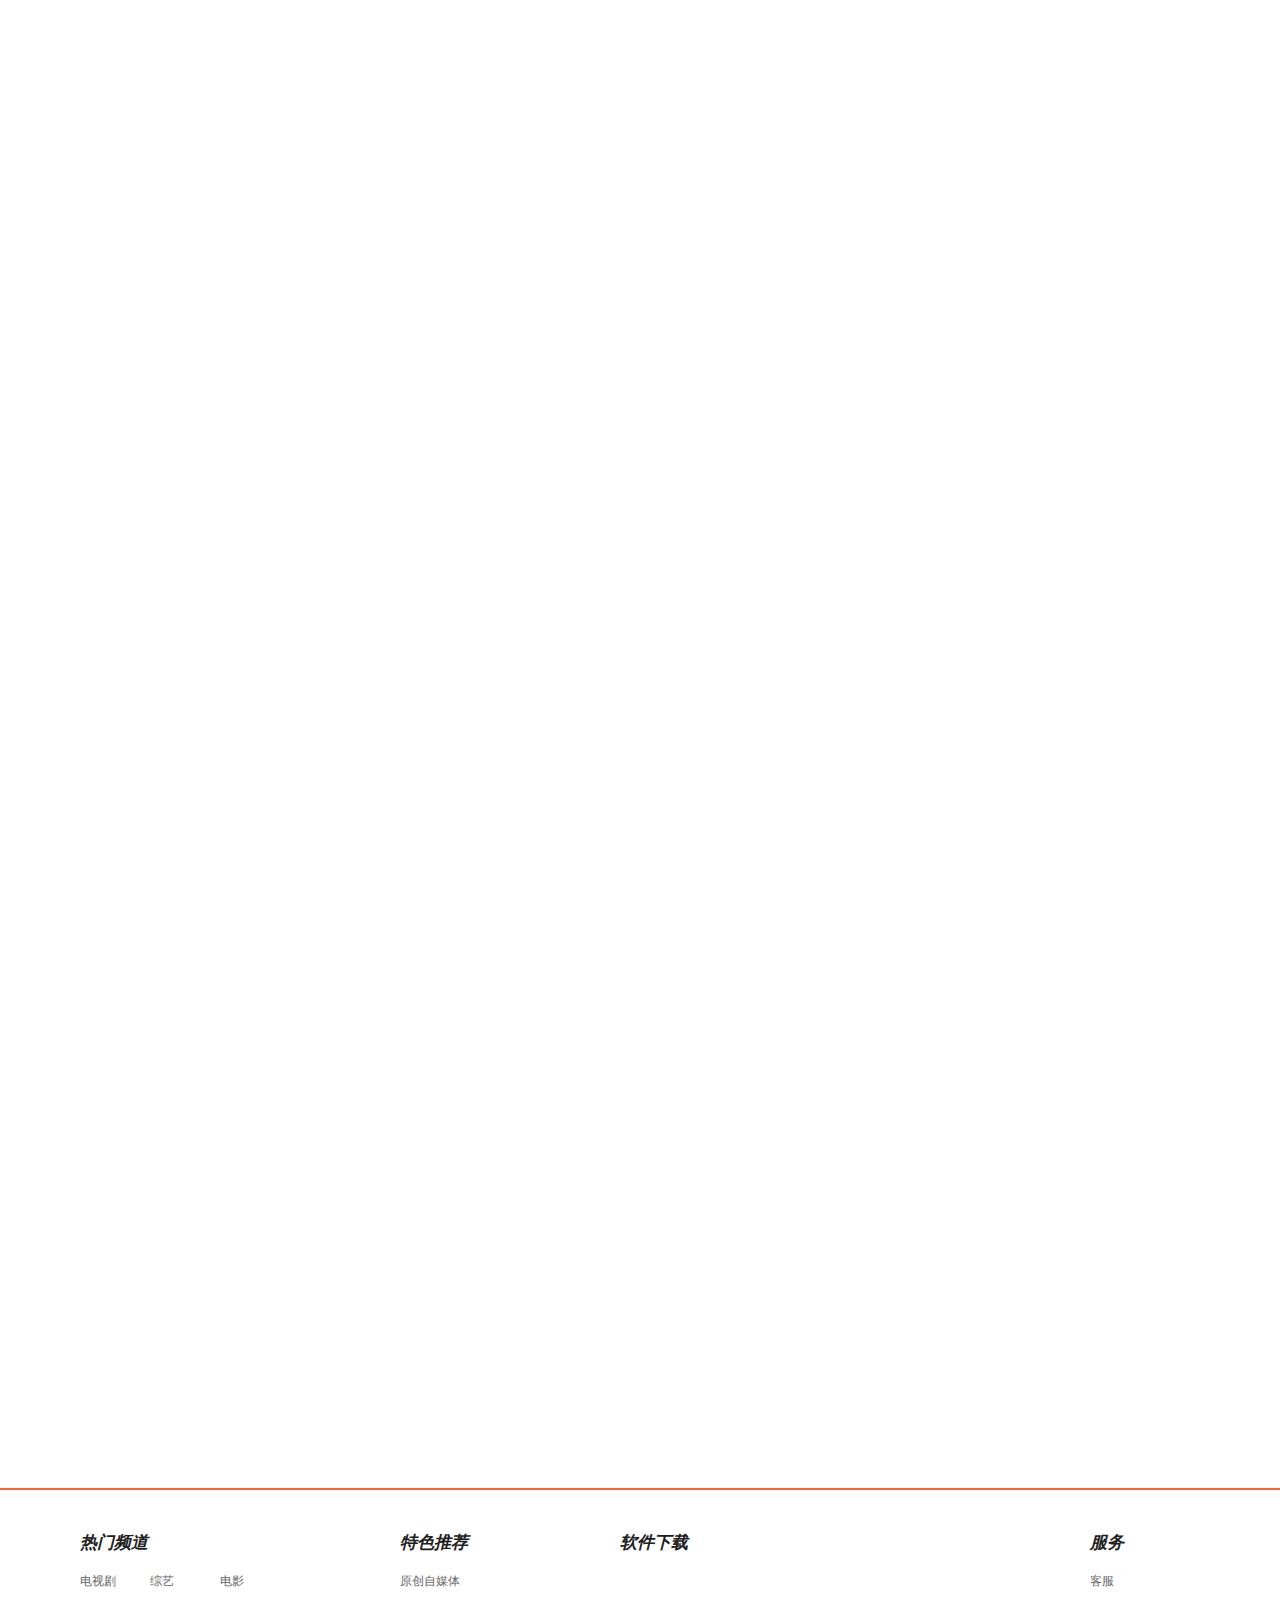
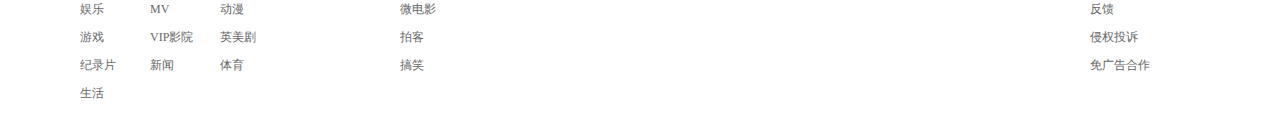
==== commit ba702bcd: "第三个页面ajax" ====
--- a/xiangqingone.html
+++ b/xiangqingone.html
@@ -2,179 +2,12 @@
 <html>
 	<head>
 		<meta charset="UTF-8">
-		<title>解忧杂货店(普通话版)_电影_高清1080P在线观看_腾讯视频</title>
+		<title></title>
 		<link rel="icon" href="img/favicon.ico" />
-		<link rel="stylesheet" type="text/css" href="font_we3o6noqnoas8aor/iconfont.css"/>
-		<link rel="stylesheet" type="text/css" href="font_wrx1z0k6hwcanhfr/iconfont.css"/>
 		<link rel="stylesheet" type="text/css" href="css/xiangqingone.css"/>
 		<script src="js/jquery-3.1.0.js"></script>
-		<script src="js/xiangqingone.js"></script>
-		<script src="js/jsonp.js"></script>
 	</head>
 	<body>
-		<div class="top clearfix">
-			<div class="maybesee">
-				<div class="head_one">
-					<div class="blackmu">
-					<div class="head_one_fir">
-						<i class="iconfont icon-play"></i>
-						<span>我的追剧节目单</span>
-						<i class="iconfont icon-arrowdown"></i>											
-					</div>
-					</div>
-					<div class="head_one_sed">
-						<span class="head_one_sed_font">3天内将不再出现追剧版块</span>
-						<i class="iconfont icon-close"></i>
-					</div>
-				</div>
-				<div class="head_bos">
-					<div class="head_two">
-						<div style="width: 209px;">
-							<img src="img/top-01.jpg"/>
-							<span>
-								<b>7</b>
-								<i>.4</i>
-							</span>
-							<p>极限挑战  第3季</p>
-							<p>精编：孙红雷咆哮洗车被冻傻</p>
-						</div>
-						<p class="head_bos_one">也许你还喜欢看</p>
-						<div>
-							<img src="img/top-02.jpg"/>
-							<span>
-								<b>7</b>
-								<i>.9</i>
-							</span>
-							<p>恋爱先生</p>
-							<p>更新至24集</p>
-						</div>
-						<div>
-							<img src="img/top-03.jpg"/>
-							<span>
-								<b>7</b>
-								<i>.9</i>
-							</span>
-							<p>国民老公</p>
-							<p>更新至18集</p>
-						</div>
-						<div>
-							<img src="img/top-04.jpg"/>
-							<span>
-								<b>8</b>
-								<i>.8</i>
-							</span>
-							<p>我的青春遇见你</p>
-							<p>更新至42集</p>
-						</div>
-						<div>
-							<img src="img/top-05.jpg"/>
-							<span>
-								<b>9</b>
-								<i>.7</i>
-							</span>
-							<p>小猪佩奇全集</p>
-							<p>萌萌小猪佩奇</p>
-						</div>
-						<div>
-							<img src="img/top-06.jpg"/>
-							<span>
-								<b>7</b>
-								<i>.7</i>
-							</span>
-							<p>警犬来啦</p>
-							<p>更新至18集</p>
-						</div>
-						<div>
-							<img src="img/top-07.jpg"/>
-							<span>
-								<b>9</b>
-								<i>.1</i>
-							</span>
-							<p>莫斯科行动</p>
-							<p>全31集</p>
-						</div>
-						<div>
-							<img src="img/top-08.jpg"/>
-							<span>
-								<b>7</b>
-								<i>.6</i>
-							</span>
-							<p>我站在桥上看风景</p>
-							<p>更新至04集</p>
-						</div>
-						<div>
-							<img src="img/top-09.jpg"/>
-							<span>
-								<b>7</b>
-								<i>.7</i>
-							</span>
-							<p>熊出没之探险日记</p>
-							<p>两熊两人的森林大冒险</p>
-						</div>
-						<div>
-							<img src="img/top-010.jpg"/>
-							<span>
-								<b>6</b>
-								<i>.5</i>
-							</span>
-							<p>龙日一你死定了2</p>
-							<p>更新至16集</p>
-						</div>
-						<div>
-							<img src="img/top-011.jpg"/>
-							<span>
-								<b>7</b>
-								<i>.7</i>
-							</span>
-							<p>熊爸熊孩子</p>
-							<p>更新至00集</p>
-						</div>
-					</div>		
-					<span class="iconfont arrowtop icon-arrowdown"></span>
-						<span class="iconfont icon-arrowdown arrleft"></span>
-						<span class="iconfont icon-arrowdown arrright"></span>
-				</div>
-			</div>			
-		</div>
-		<div class="header">
-			<div class="logo-tenxun">
-				<img src="img/tycoon-4.png" class="logo-tenxun-one" />
-				<img src="img/tycoon-3.png" class="logo-tenxun-two"  />
-			</div>
-			<div class="search">
-				<input type="text" name="search" id="search" value="" placeholder="解忧杂货店" />
-				<div class="hotsearch">
-					<span class="iconfont icon-zhuzhuangtu"></span>
-					<span class="hotsearch_span">热搜榜</span>
-				</div>
-				<div class="search_button">
-					<span class="iconfont icon-search"></span>
-					<span class="allsearch">全网搜</span>
-				</div>
-				<div class="search_right">
-					<div class="search_right_fir">
-						<img src="img/tycoon-5.png"/>
-						<span>VIP</span>
-					</div>
-					<div class="search_right_sed">
-						<span class="iconfont icon-time"></span>
-						<span>看过</span>
-					</div>
-					<div class="search_right_thr">
-						<span class="iconfont icon-icupload"></span>
-						<span>上传</span>
-					</div>
-					<div class="search_right_fou">
-						<span class="iconfont icon-dianshi"></span>
-						<span>打开客户端</span>
-					</div>
-					<div class="search_right_fiv">
-						<img src="img/cat_mao.jpg"/>
-					</div>
-				</div>
-				<ul id="search_ul"></ul>	
-			</div>
-		</div>
 		<section class="sec_one">
 			<div class="bacgd center">
 				<header>
@@ -183,11 +16,11 @@
 				<div class="lef">
 					<p>
 						<button class="btn_one">
-							<span class="spa01 iconfont icon-tianjiashoucang"></span>
+							<span class="spa01"></span>
 							<span class="spa02">加入看单</span>	
 						</button>
 						<button class="btn_two">
-							<span class="spa01 iconfont icon-fenxiang"></span>
+							<span class="spa01"></span>
 							<span class="spa02">小窗播放</span>	
 						</button>
 					</p>
@@ -205,21 +38,16 @@
 						<span class="sspa01">标清</span>
 						<span class="sspa01">倍数</span>
 						<span class="sspa01">普通话</span>
-						<span class="sspa02 iconfont icon-icon--"></span>
-						<span class="sspa02 iconfont icon-quanping"></span>					</div>
+						<span class="sspa02">●</span>
+					</div>
 					<span id="tuozh">
 						>
 					</span>
 					<div class="foot">
-						<span class="iconfont icon-play"></span>
 						<span>6577.6万次专辑播放</span>
-						<span class="iconfont icon-fenxiang1"></span>						
 						<a href="javascript:;">分享</a>
-						<span class="iconfont icon-xiazai"></span>						
 						<a href="javascript:;">下载视频</a>
-						<span class="iconfont icon-shouji"></span>						
 						<a href="javascript:;">手机看</a>
-						<span class="iconfont icon-zengsong"></span>						
 						<a href="javascript:;">赠送影片</a>
 						<i>● 弹</i>
 						<input type="search" id="serc" placeholder="一起吐槽吧！" />
@@ -231,15 +59,13 @@
 						<h2>
 							<i>VIP</i>
 							<a class="aa1" href="javascript:;">解忧杂货店</a>
-							<a class="aa2" href="javascript:;">
-								<span class="iconfont icon-tianjiashoucang"></span>
-							</a>
+							<a class="aa2" href="javascript:;"></a>
 						</h2>
 					</div>
 					<div class="conte">
 						<div class="dv1">
-							<img src="img/secma.png"/>
-							<a class="a1sa1" href="javascript:;"><i class="iconfont icon-xingguangzhi"></i>开通VIP会员免费看</a><br />
+							<img src=""/>
+							<a class="a1sa1" href="javascript:;"><i></i>开通VIP会员免费看</a><br />
 							<a class="a1sa2" href="javascript:;">非会员原价5元购买本片 ></a>
 						</div>
 					</div>
@@ -271,54 +97,45 @@
 					<ul>
 						<li>
 							<div class="ddv1">
-								<img src="img/mmmmmmnnnn.jpg"/>
-								<span>01:02:33</span>
+								<img src="img/bacg_rig01.jpg"/>
+								<span>01:48:58</span>
 							</div>
 							<div class="ddv2">
 								<p class="p0pp1">解忧杂货店(普通话版)</p>
 								<p class="p0pp2"> 2017   内地 </p>
-								<p class="p0pp3">▶ 327.3万</p>
+								<p class="p0pp3">▶ 3287.3万</p>
 							</div>
 						</li>
 						<li>
 							<div class="ddv1">
-								<img src="img/nnnnnnmmm.jpg"/>
-								<span>01:21:48</span>
+								<img src="img/bacg_rig01.jpg"/>
+								<span>01:48:58</span>
 							</div>
 							<div class="ddv2">
 								<p class="p0pp1">解忧杂货店(普通话版)</p>
 								<p class="p0pp2"> 2017   内地 </p>
-								<p class="p0pp3">▶ 287.3万</p>
+								<p class="p0pp3">▶ 3287.3万</p>
 							</div>
 						</li>
 					</ul>
 				</div>
 			</div>
 		</section>
-		<div class="se_all center">
-			<section class="sec_thr">
-				<img src="img/rebobang0.jpg" />
-			</section>			
-		</div>
-		<div class="se_suo center">
-			<section class="sec_two">
-				<img src="img/jianjie.jpg" />
-			</section>
-			<section class="sec_four">
-				<script src="https://api.douban.com/v2/movie/us_box?callback=fun2"></script>
-			</section>
-			<section class="sec_five">
-				<script src="https://api.douban.com/v2/movie/coming_soon?callback=fun3"></script>
-			</section>
-			<section class="sec_six">
-				<img src="img/pinglundianzain.jpg" />
-			</section>	
-		</div>
-		
-		
-		
-		
-		
+		<section class="sec_two">
+			
+		</section>
+		<section class="sec_thr">
+			
+		</section>
+		<section class="sec_four">
+			
+		</section>
+		<section class="sec_five">
+			
+		</section>
+		<section class="sec_six">
+			
+		</section>
 		
 		
 		<footer class="footer">
@@ -355,26 +172,7 @@
 					<div class="footer_inner_thr_fir">
 						<em class="footer_inner_thr_fir_title">软件下载</em>
 						<div class="footer_inner_thr_fir_icon">
-							<a href="javascript:;">
-								<i class="iconfont icon-shouji"></i>
-								<span>手机版</span>
-							</a>
-							<a href="javascript:;">
-								<i class="iconfont icon-win"></i>
-								<span>Windows版</span>
-							</a>
-							<a href="javascript:;">
-								<i class="iconfont icon-mac"></i>
-								<span>Mac版</span>
-							</a>
-							<a href="javascript:;">
-								<i class="iconfont icon-ipad"></i>
-								<span>iPad版</span>
-							</a>
-							<a href="javascript:;">
-								<i class="iconfont icon-television"></i>
-								<span>TV版</span>
-							</a>
+							
 						</div>
 					</div>
 					<div class="footer_inner_fou_fir">
@@ -388,31 +186,14 @@
 						</ul>
 					</div>
 				</div>
-				<div class="footer_lastone">
-					<div class="footer_lasttwo">
-						<a href="#">关于腾讯</a>
-						|
-						<a href="#">About Tencent</a>
-						|
-						<a href="#">服务条款</a>
-						|
-						<a href="#">广告服务</a>
-						|
-						<a href="#">腾讯招聘</a>
-						|
-						<a href="#">客服中心</a>
-						|
-						<a href="#">网站导航</a>
-					</div>
-					<div class="footer_inner_two_sed">
-						Copyright  1998 - 2018 Tencent. All Rights Reserved.
-					</div>
-					<div class="footer_inner_two_thr">
-						腾讯公司 版权所有 腾讯网络文化经营许可证
-					</div>
+				<div class="footer_inner_two">
+					<div></div>
+					<div></div>
+					<div></div>
 				</div>
 			</div>
 		</footer>
 		
+		<script src="js/xiangqingone.js"></script>
 	</body>
 </html>
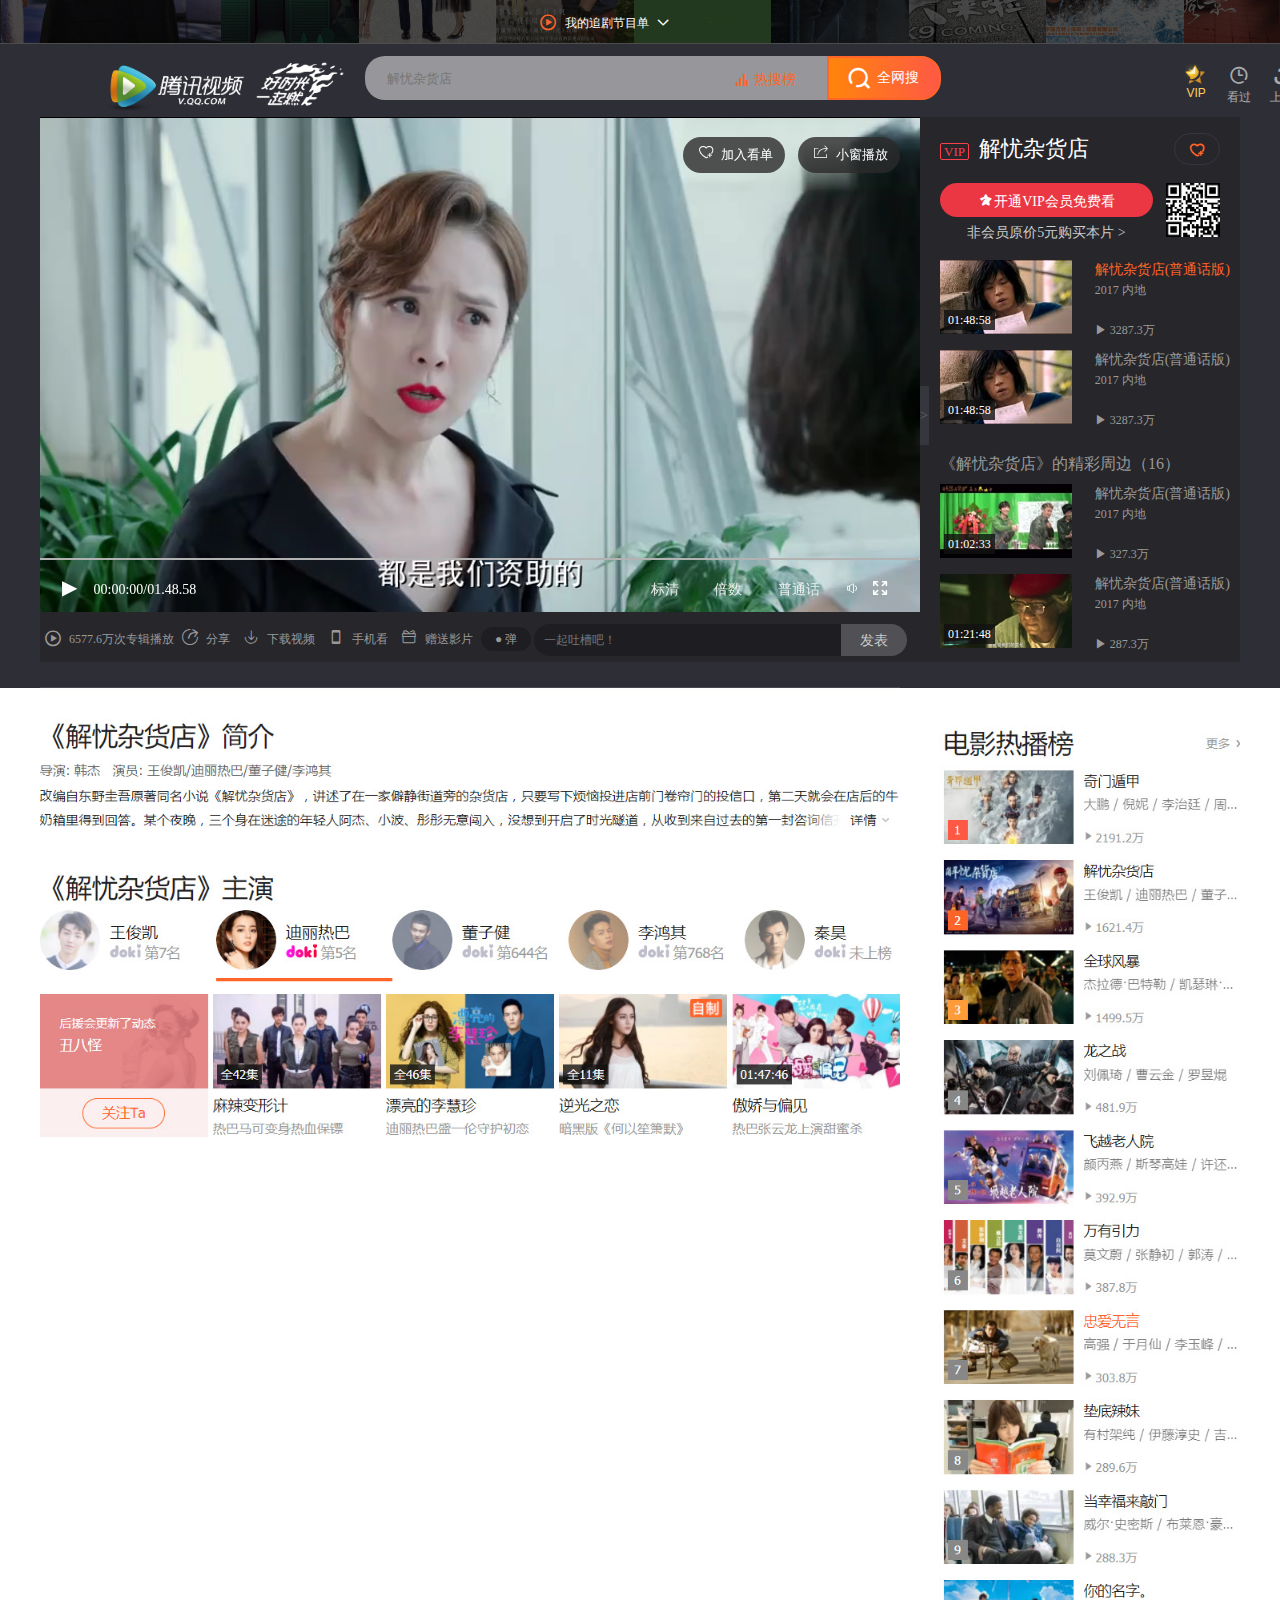
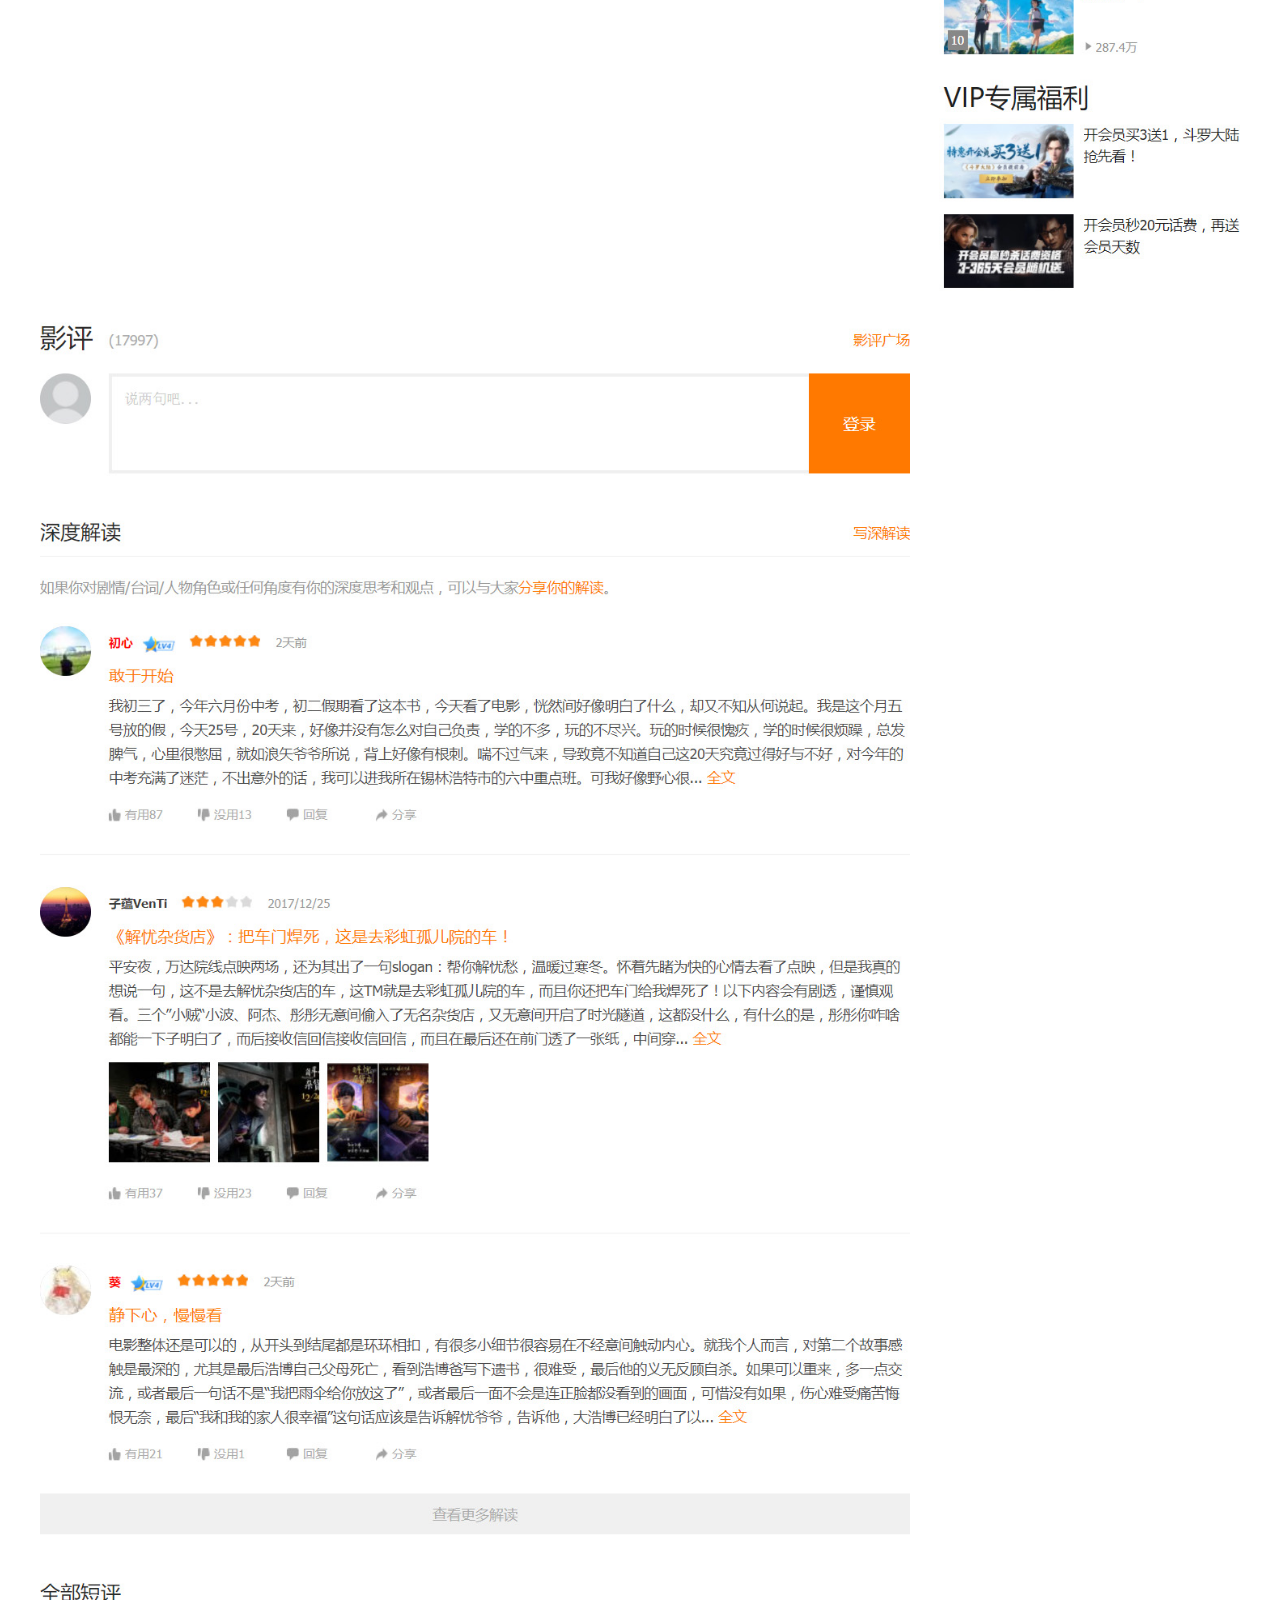
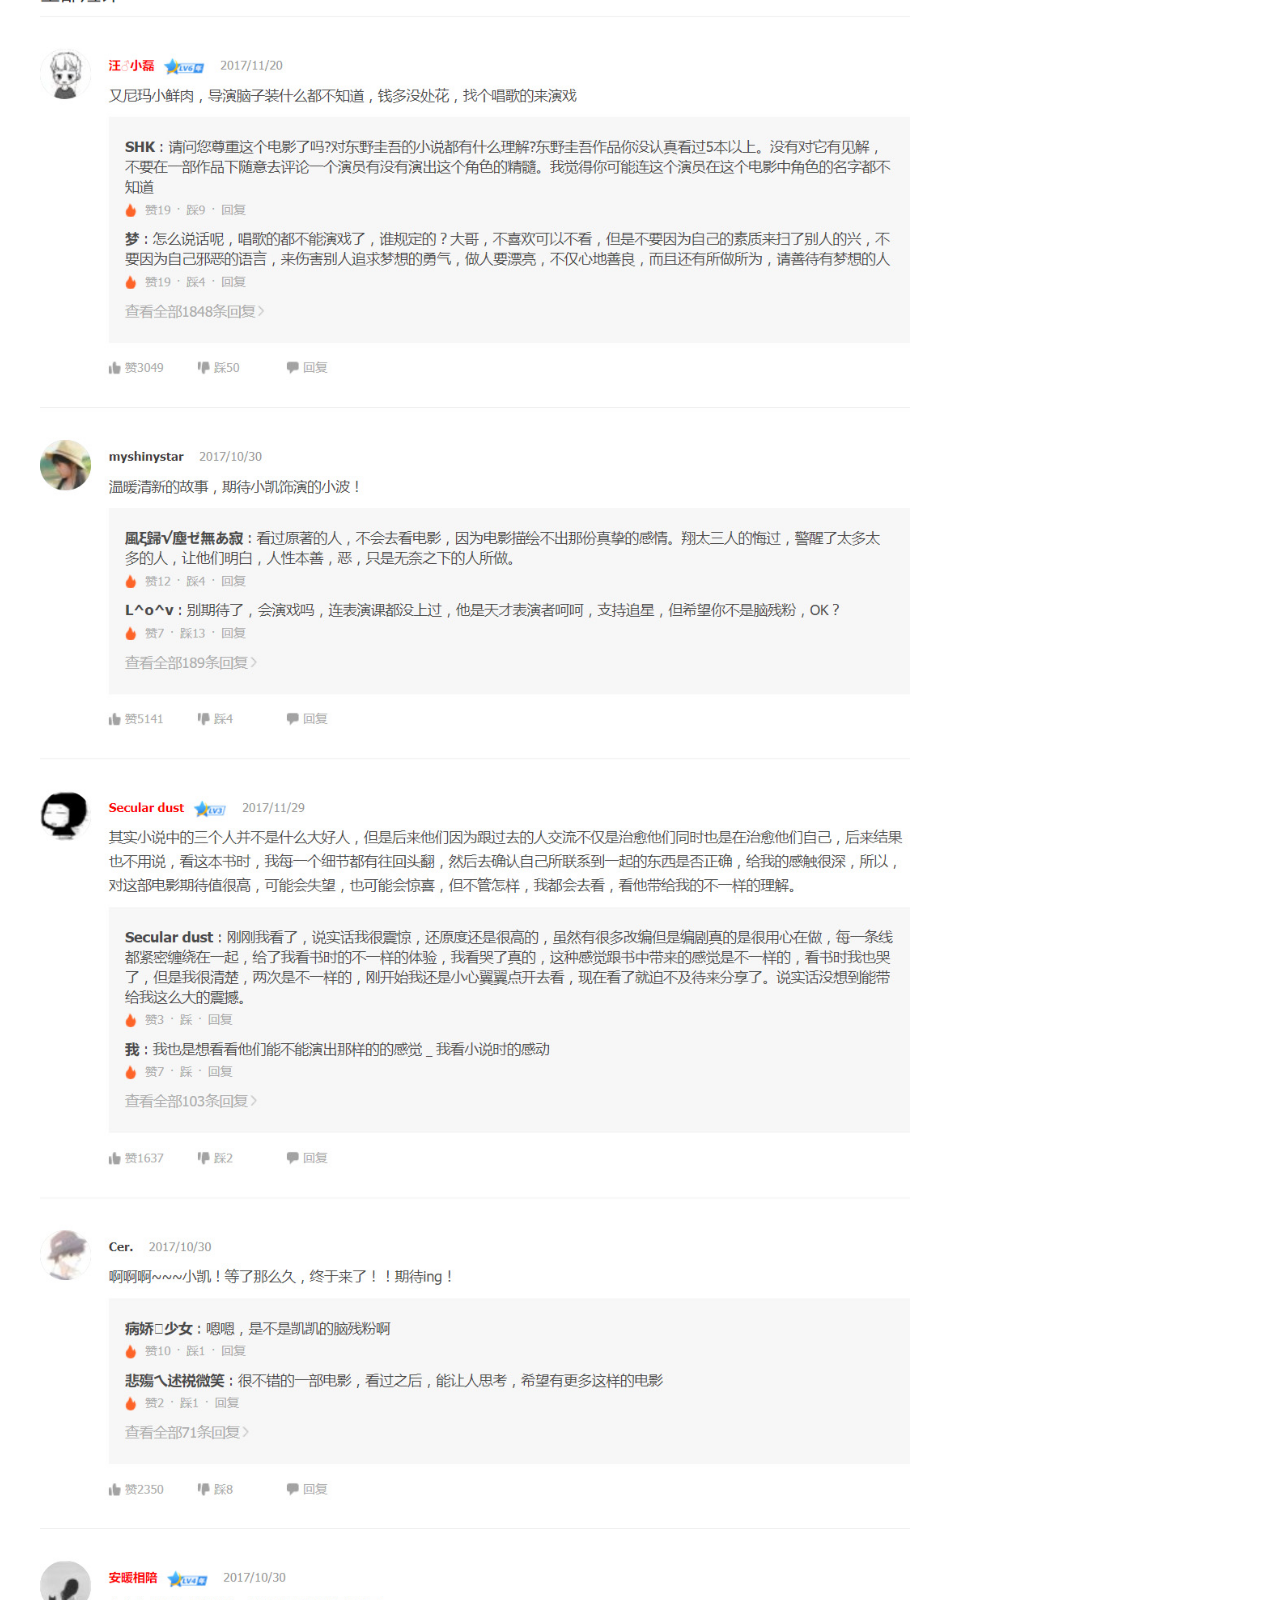
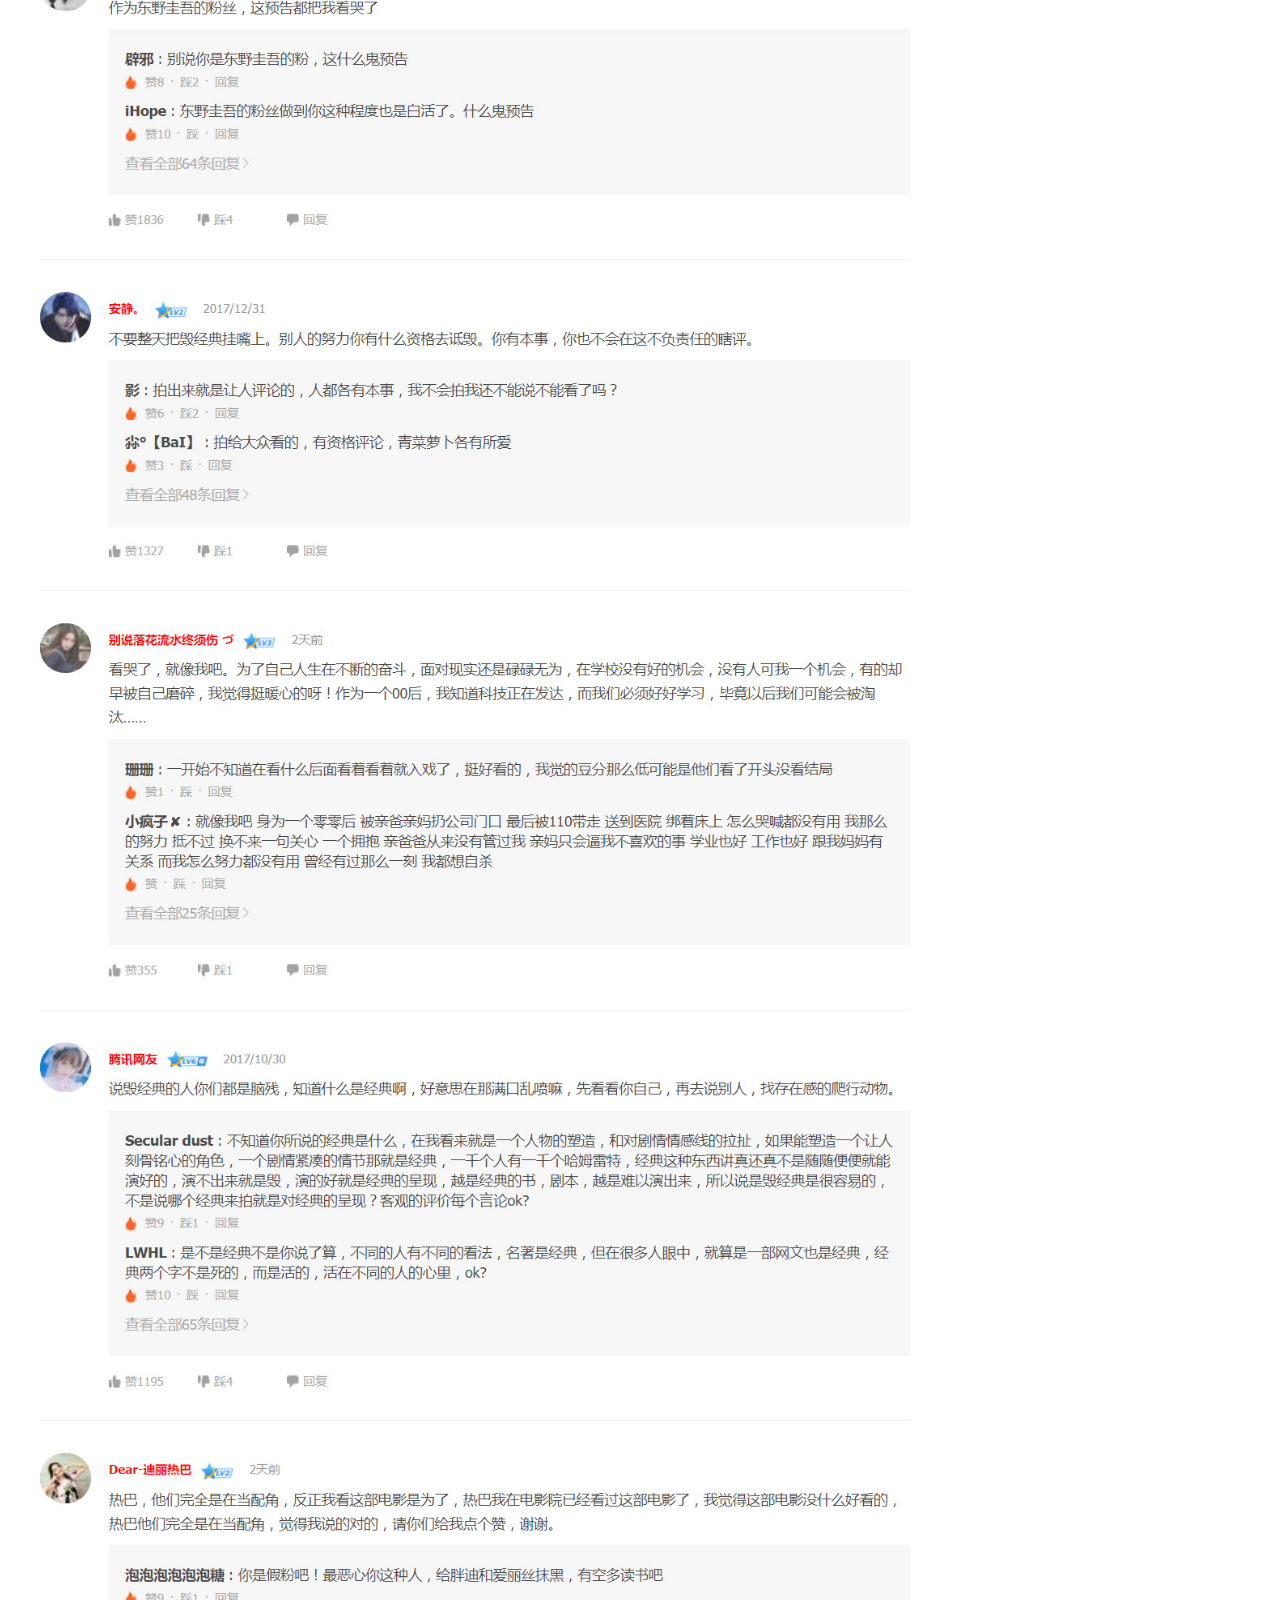
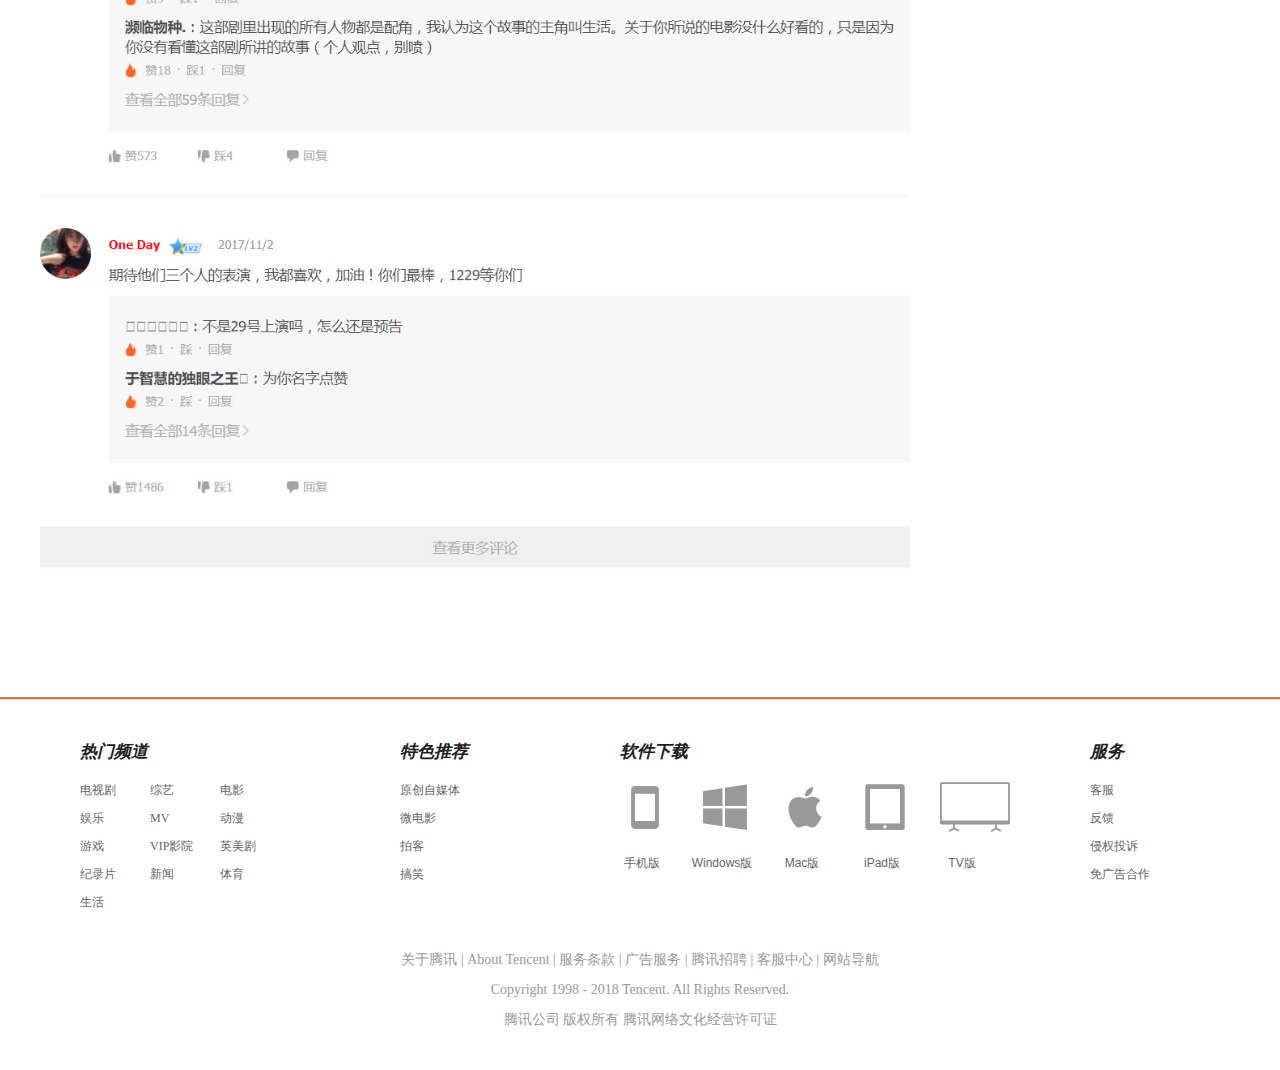
==== commit 156a6026: "基本整合" ====
--- a/xiangqingone.html
+++ b/xiangqingone.html
@@ -2,12 +2,179 @@
 <html>
 	<head>
 		<meta charset="UTF-8">
-		<title></title>
+		<title>解忧杂货店(普通话版)_电影_高清1080P在线观看_腾讯视频</title>
 		<link rel="icon" href="img/favicon.ico" />
+		<link rel="stylesheet" type="text/css" href="font_we3o6noqnoas8aor/iconfont.css"/>
+		<link rel="stylesheet" type="text/css" href="font_wrx1z0k6hwcanhfr/iconfont.css"/>
 		<link rel="stylesheet" type="text/css" href="css/xiangqingone.css"/>
 		<script src="js/jquery-3.1.0.js"></script>
+		<script src="js/xiangqingone.js"></script>
+		<script src="js/jsonp.js"></script>
 	</head>
 	<body>
+		<div class="top clearfix">
+			<div class="maybesee">
+				<div class="head_one">
+					<div class="blackmu">
+					<div class="head_one_fir">
+						<i class="iconfont icon-play"></i>
+						<span>我的追剧节目单</span>
+						<i class="iconfont icon-arrowdown"></i>											
+					</div>
+					</div>
+					<div class="head_one_sed">
+						<span class="head_one_sed_font">3天内将不再出现追剧版块</span>
+						<i class="iconfont icon-close"></i>
+					</div>
+				</div>
+				<div class="head_bos">
+					<div class="head_two">
+						<div style="width: 209px;">
+							<img src="img/top-01.jpg"/>
+							<span>
+								<b>7</b>
+								<i>.4</i>
+							</span>
+							<p>极限挑战  第3季</p>
+							<p>精编：孙红雷咆哮洗车被冻傻</p>
+						</div>
+						<p class="head_bos_one">也许你还喜欢看</p>
+						<div>
+							<img src="img/top-02.jpg"/>
+							<span>
+								<b>7</b>
+								<i>.9</i>
+							</span>
+							<p>恋爱先生</p>
+							<p>更新至24集</p>
+						</div>
+						<div>
+							<img src="img/top-03.jpg"/>
+							<span>
+								<b>7</b>
+								<i>.9</i>
+							</span>
+							<p>国民老公</p>
+							<p>更新至18集</p>
+						</div>
+						<div>
+							<img src="img/top-04.jpg"/>
+							<span>
+								<b>8</b>
+								<i>.8</i>
+							</span>
+							<p>我的青春遇见你</p>
+							<p>更新至42集</p>
+						</div>
+						<div>
+							<img src="img/top-05.jpg"/>
+							<span>
+								<b>9</b>
+								<i>.7</i>
+							</span>
+							<p>小猪佩奇全集</p>
+							<p>萌萌小猪佩奇</p>
+						</div>
+						<div>
+							<img src="img/top-06.jpg"/>
+							<span>
+								<b>7</b>
+								<i>.7</i>
+							</span>
+							<p>警犬来啦</p>
+							<p>更新至18集</p>
+						</div>
+						<div>
+							<img src="img/top-07.jpg"/>
+							<span>
+								<b>9</b>
+								<i>.1</i>
+							</span>
+							<p>莫斯科行动</p>
+							<p>全31集</p>
+						</div>
+						<div>
+							<img src="img/top-08.jpg"/>
+							<span>
+								<b>7</b>
+								<i>.6</i>
+							</span>
+							<p>我站在桥上看风景</p>
+							<p>更新至04集</p>
+						</div>
+						<div>
+							<img src="img/top-09.jpg"/>
+							<span>
+								<b>7</b>
+								<i>.7</i>
+							</span>
+							<p>熊出没之探险日记</p>
+							<p>两熊两人的森林大冒险</p>
+						</div>
+						<div>
+							<img src="img/top-010.jpg"/>
+							<span>
+								<b>6</b>
+								<i>.5</i>
+							</span>
+							<p>龙日一你死定了2</p>
+							<p>更新至16集</p>
+						</div>
+						<div>
+							<img src="img/top-011.jpg"/>
+							<span>
+								<b>7</b>
+								<i>.7</i>
+							</span>
+							<p>熊爸熊孩子</p>
+							<p>更新至00集</p>
+						</div>
+					</div>		
+					<span class="iconfont arrowtop icon-arrowdown"></span>
+						<span class="iconfont icon-arrowdown arrleft"></span>
+						<span class="iconfont icon-arrowdown arrright"></span>
+				</div>
+			</div>			
+		</div>
+		<div class="header">
+			<div class="logo-tenxun">
+				<img src="img/tycoon-4.png" class="logo-tenxun-one" />
+				<img src="img/tycoon-3.png" class="logo-tenxun-two"  />
+			</div>
+			<div class="search">
+				<input type="text" name="search" id="search" value="" placeholder="解忧杂货店" />
+				<div class="hotsearch">
+					<span class="iconfont icon-zhuzhuangtu"></span>
+					<span class="hotsearch_span">热搜榜</span>
+				</div>
+				<div class="search_button">
+					<span class="iconfont icon-search"></span>
+					<span class="allsearch">全网搜</span>
+				</div>
+				<div class="search_right">
+					<div class="search_right_fir">
+						<img src="img/tycoon-5.png"/>
+						<span>VIP</span>
+					</div>
+					<div class="search_right_sed">
+						<span class="iconfont icon-time"></span>
+						<span>看过</span>
+					</div>
+					<div class="search_right_thr">
+						<span class="iconfont icon-icupload"></span>
+						<span>上传</span>
+					</div>
+					<div class="search_right_fou">
+						<span class="iconfont icon-dianshi"></span>
+						<span>打开客户端</span>
+					</div>
+					<div class="search_right_fiv">
+						<img src="img/cat_mao.jpg"/>
+					</div>
+				</div>
+				<ul id="search_ul"></ul>	
+			</div>
+		</div>
 		<section class="sec_one">
 			<div class="bacgd center">
 				<header>
@@ -16,11 +183,11 @@
 				<div class="lef">
 					<p>
 						<button class="btn_one">
-							<span class="spa01"></span>
+							<span class="spa01 iconfont icon-tianjiashoucang"></span>
 							<span class="spa02">加入看单</span>	
 						</button>
 						<button class="btn_two">
-							<span class="spa01"></span>
+							<span class="spa01 iconfont icon-fenxiang"></span>
 							<span class="spa02">小窗播放</span>	
 						</button>
 					</p>
@@ -38,16 +205,21 @@
 						<span class="sspa01">标清</span>
 						<span class="sspa01">倍数</span>
 						<span class="sspa01">普通话</span>
-						<span class="sspa02">●</span>
-					</div>
+						<span class="sspa02 iconfont icon-icon--"></span>
+						<span class="sspa02 iconfont icon-quanping"></span>					</div>
 					<span id="tuozh">
 						>
 					</span>
 					<div class="foot">
+						<span class="iconfont icon-play"></span>
 						<span>6577.6万次专辑播放</span>
+						<span class="iconfont icon-fenxiang1"></span>						
 						<a href="javascript:;">分享</a>
+						<span class="iconfont icon-xiazai"></span>						
 						<a href="javascript:;">下载视频</a>
+						<span class="iconfont icon-shouji"></span>						
 						<a href="javascript:;">手机看</a>
+						<span class="iconfont icon-zengsong"></span>						
 						<a href="javascript:;">赠送影片</a>
 						<i>● 弹</i>
 						<input type="search" id="serc" placeholder="一起吐槽吧！" />
@@ -59,13 +231,15 @@
 						<h2>
 							<i>VIP</i>
 							<a class="aa1" href="javascript:;">解忧杂货店</a>
-							<a class="aa2" href="javascript:;"></a>
+							<a class="aa2" href="javascript:;">
+								<span class="iconfont icon-tianjiashoucang"></span>
+							</a>
 						</h2>
 					</div>
 					<div class="conte">
 						<div class="dv1">
-							<img src=""/>
-							<a class="a1sa1" href="javascript:;"><i></i>开通VIP会员免费看</a><br />
+							<img src="img/secma.png"/>
+							<a class="a1sa1" href="javascript:;"><i class="iconfont icon-xingguangzhi"></i>开通VIP会员免费看</a><br />
 							<a class="a1sa2" href="javascript:;">非会员原价5元购买本片 ></a>
 						</div>
 					</div>
@@ -97,45 +271,54 @@
 					<ul>
 						<li>
 							<div class="ddv1">
-								<img src="img/bacg_rig01.jpg"/>
-								<span>01:48:58</span>
+								<img src="img/mmmmmmnnnn.jpg"/>
+								<span>01:02:33</span>
 							</div>
 							<div class="ddv2">
 								<p class="p0pp1">解忧杂货店(普通话版)</p>
 								<p class="p0pp2"> 2017   内地 </p>
-								<p class="p0pp3">▶ 3287.3万</p>
+								<p class="p0pp3">▶ 327.3万</p>
 							</div>
 						</li>
 						<li>
 							<div class="ddv1">
-								<img src="img/bacg_rig01.jpg"/>
-								<span>01:48:58</span>
+								<img src="img/nnnnnnmmm.jpg"/>
+								<span>01:21:48</span>
 							</div>
 							<div class="ddv2">
 								<p class="p0pp1">解忧杂货店(普通话版)</p>
 								<p class="p0pp2"> 2017   内地 </p>
-								<p class="p0pp3">▶ 3287.3万</p>
+								<p class="p0pp3">▶ 287.3万</p>
 							</div>
 						</li>
 					</ul>
 				</div>
 			</div>
 		</section>
-		<section class="sec_two">
-			
-		</section>
-		<section class="sec_thr">
-			
-		</section>
-		<section class="sec_four">
-			
-		</section>
-		<section class="sec_five">
-			
-		</section>
-		<section class="sec_six">
-			
-		</section>
+		<div class="se_all center">
+			<section class="sec_thr">
+				<img src="img/rebobang0.jpg" />
+			</section>			
+		</div>
+		<div class="se_suo center">
+			<section class="sec_two">
+				<img src="img/jianjie.jpg" />
+			</section>
+			<section class="sec_four">
+				<script src="https://api.douban.com/v2/movie/us_box?callback=fun2"></script>
+			</section>
+			<section class="sec_five">
+				<script src="https://api.douban.com/v2/movie/coming_soon?callback=fun3"></script>
+			</section>
+			<section class="sec_six">
+				<img src="img/pinglundianzain.jpg" />
+			</section>	
+		</div>
+		
+		
+		
+		
+		
 		
 		
 		<footer class="footer">
@@ -172,7 +355,26 @@
 					<div class="footer_inner_thr_fir">
 						<em class="footer_inner_thr_fir_title">软件下载</em>
 						<div class="footer_inner_thr_fir_icon">
-							
+							<a href="javascript:;">
+								<i class="iconfont icon-shouji"></i>
+								<span>手机版</span>
+							</a>
+							<a href="javascript:;">
+								<i class="iconfont icon-win"></i>
+								<span>Windows版</span>
+							</a>
+							<a href="javascript:;">
+								<i class="iconfont icon-mac"></i>
+								<span>Mac版</span>
+							</a>
+							<a href="javascript:;">
+								<i class="iconfont icon-ipad"></i>
+								<span>iPad版</span>
+							</a>
+							<a href="javascript:;">
+								<i class="iconfont icon-television"></i>
+								<span>TV版</span>
+							</a>
 						</div>
 					</div>
 					<div class="footer_inner_fou_fir">
@@ -186,14 +388,31 @@
 						</ul>
 					</div>
 				</div>
-				<div class="footer_inner_two">
-					<div></div>
-					<div></div>
-					<div></div>
+				<div class="footer_lastone">
+					<div class="footer_lasttwo">
+						<a href="#">关于腾讯</a>
+						|
+						<a href="#">About Tencent</a>
+						|
+						<a href="#">服务条款</a>
+						|
+						<a href="#">广告服务</a>
+						|
+						<a href="#">腾讯招聘</a>
+						|
+						<a href="#">客服中心</a>
+						|
+						<a href="#">网站导航</a>
+					</div>
+					<div class="footer_inner_two_sed">
+						Copyright  1998 - 2018 Tencent. All Rights Reserved.
+					</div>
+					<div class="footer_inner_two_thr">
+						腾讯公司 版权所有 腾讯网络文化经营许可证
+					</div>
 				</div>
 			</div>
 		</footer>
 		
-		<script src="js/xiangqingone.js"></script>
 	</body>
 </html>
--- a/font_we3o6noqnoas8aor/iconfont.css
+++ b/font_we3o6noqnoas8aor/iconfont.css
@@ -0,0 +1,57 @@
+
+@font-face {font-family: "iconfont";
+  src: url('iconfont.eot?t=1517102863863'); /* IE9*/
+  src: url('iconfont.eot?t=1517102863863#iefix') format('embedded-opentype'), /* IE6-IE8 */
+  url('[data-uri]') format('woff'),
+  url('iconfont.ttf?t=1517102863863') format('truetype'), /* chrome, firefox, opera, Safari, Android, iOS 4.2+*/
+  url('iconfont.svg?t=1517102863863#iconfont') format('svg'); /* iOS 4.1- */
+}
+
+.iconfont {
+  font-family:"iconfont" !important;
+  font-size:16px;
+  font-style:normal;
+  -webkit-font-smoothing: antialiased;
+  -moz-osx-font-smoothing: grayscale;
+}
+
+.icon-vip:before { content: "\e6c3"; }
+
+.icon-fenxiang:before { content: "\f00ac"; }
+
+.icon-search:before { content: "\e652"; }
+
+.icon-quanping:before { content: "\e615"; }
+
+.icon-zengsong:before { content: "\e78c"; }
+
+.icon-shezhi3:before { content: "\e623"; }
+
+.icon-collectselected:before { content: "\e620"; }
+
+.icon-icupload:before { content: "\e67f"; }
+
+.icon-xiaoxi:before { content: "\e655"; }
+
+.icon-tianjiashoucang:before { content: "\e654"; }
+
+.icon-mac:before { content: "\e61b"; }
+
+.icon-xiazai:before { content: "\e69a"; }
+
+.icon-ipad:before { content: "\e664"; }
+
+.icon-fenxiang1:before { content: "\e60f"; }
+
+.icon-television:before { content: "\e610"; }
+
+.icon-ico-presetvideo-IJuv:before { content: "\e65c"; }
+
+.icon-win:before { content: "\e64b"; }
+
+.icon-dianshi:before { content: "\e603"; }
+
+.icon-icon--:before { content: "\e771"; }
+
+.icon-xingguangzhi:before { content: "\e6b6"; }
+
--- a/font_wrx1z0k6hwcanhfr/iconfont.css
+++ b/font_wrx1z0k6hwcanhfr/iconfont.css
@@ -0,0 +1,73 @@
+
+@font-face {font-family: "iconfont";
+  src: url('iconfont.eot?t=1517102233825'); /* IE9*/
+  src: url('iconfont.eot?t=1517102233825#iefix') format('embedded-opentype'), /* IE6-IE8 */
+  url('[data-uri]') format('woff'),
+  url('iconfont.ttf?t=1517102233825') format('truetype'), /* chrome, firefox, opera, Safari, Android, iOS 4.2+*/
+  url('iconfont.svg?t=1517102233825#iconfont') format('svg'); /* iOS 4.1- */
+}
+
+.iconfont {
+  font-family:"iconfont" !important;
+  font-size:16px;
+  font-style:normal;
+  -webkit-font-smoothing: antialiased;
+  -moz-osx-font-smoothing: grayscale;
+}
+
+.icon-vip:before { content: "\e6c3"; }
+
+.icon-fenxiang:before { content: "\f00ac"; }
+
+.icon-play:before { content: "\34ad"; }
+
+.icon-search:before { content: "\e652"; }
+
+.icon-quanping:before { content: "\e615"; }
+
+.icon-zengsong:before { content: "\e78c"; }
+
+.icon-time:before { content: "\e672"; }
+
+.icon-shouji:before { content: "\e632"; }
+
+.icon-shezhi3:before { content: "\e623"; }
+
+.icon-collectselected:before { content: "\e620"; }
+
+.icon-arrowdown:before { content: "\e61a"; }
+
+.icon-icupload:before { content: "\e67f"; }
+
+.icon-xiaoxi:before { content: "\e655"; }
+
+.icon-tianjiashoucang:before { content: "\e654"; }
+
+.icon-zhuzhuangtu:before { content: "\e6ce"; }
+
+.icon-mac:before { content: "\e61b"; }
+
+.icon-yuzhouxingqiu-05:before { content: "\e60e"; }
+
+.icon-close:before { content: "\e601"; }
+
+.icon-xiazai:before { content: "\e69a"; }
+
+.icon-ipad:before { content: "\e664"; }
+
+.icon-fenxiang1:before { content: "\e60f"; }
+
+.icon-television:before { content: "\e610"; }
+
+.icon-ico-presetvideo-IJuv:before { content: "\e65c"; }
+
+.icon-win:before { content: "\e64b"; }
+
+.icon-dianshi:before { content: "\e603"; }
+
+.icon-huo:before { content: "\e606"; }
+
+.icon-icon--:before { content: "\e771"; }
+
+.icon-xingguangzhi:before { content: "\e6b6"; }
+
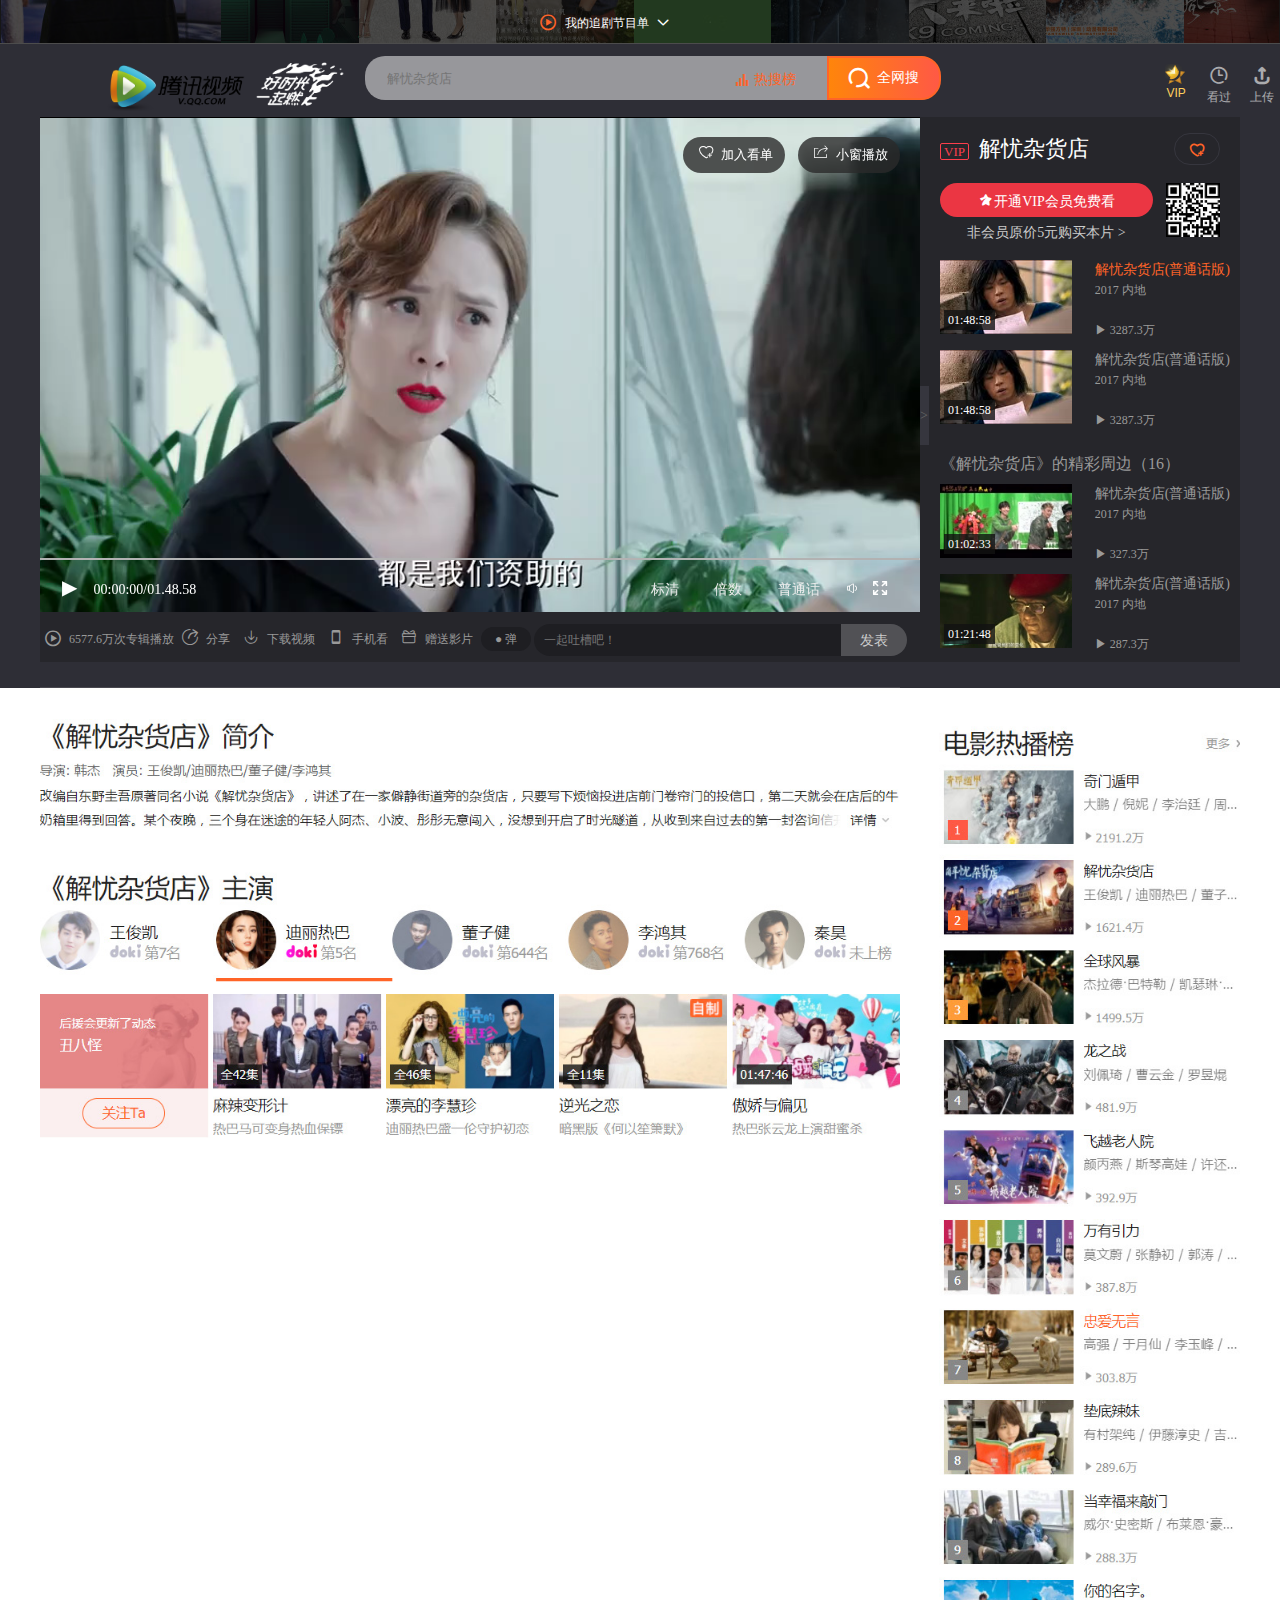
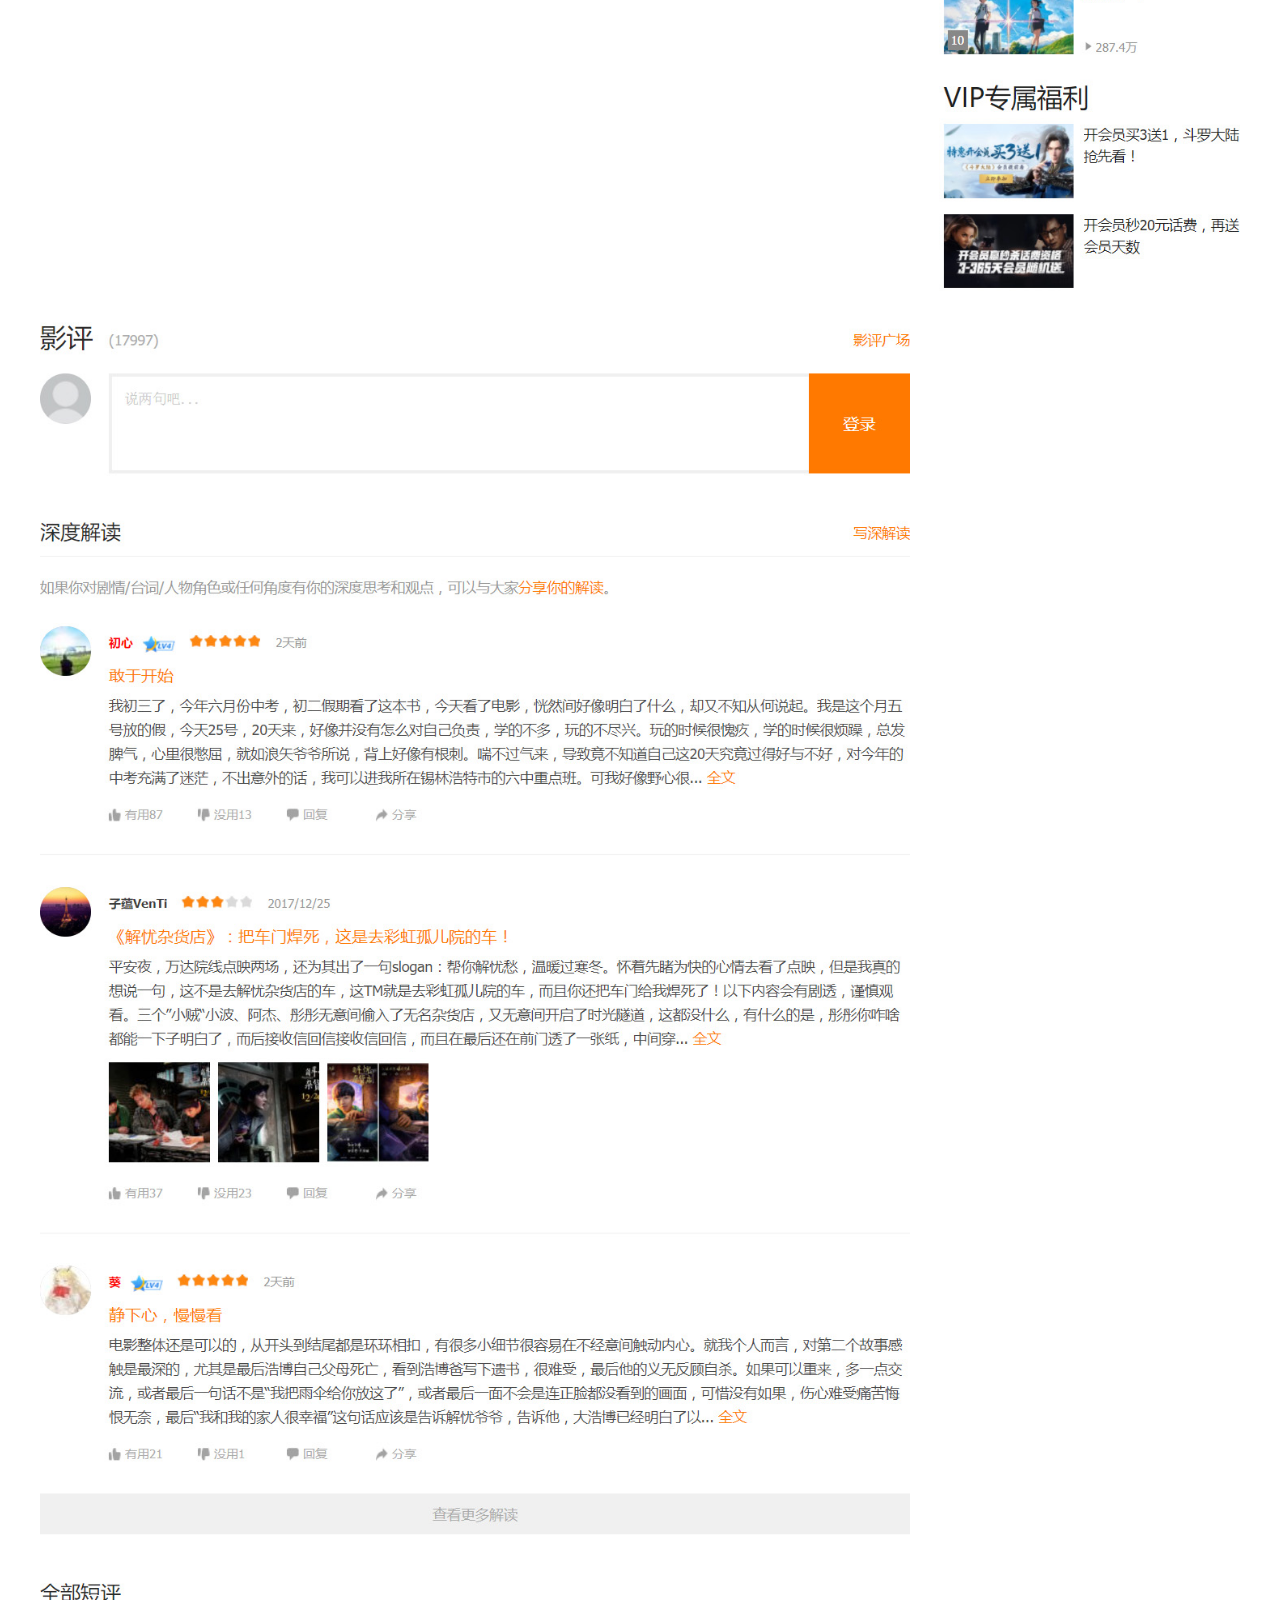
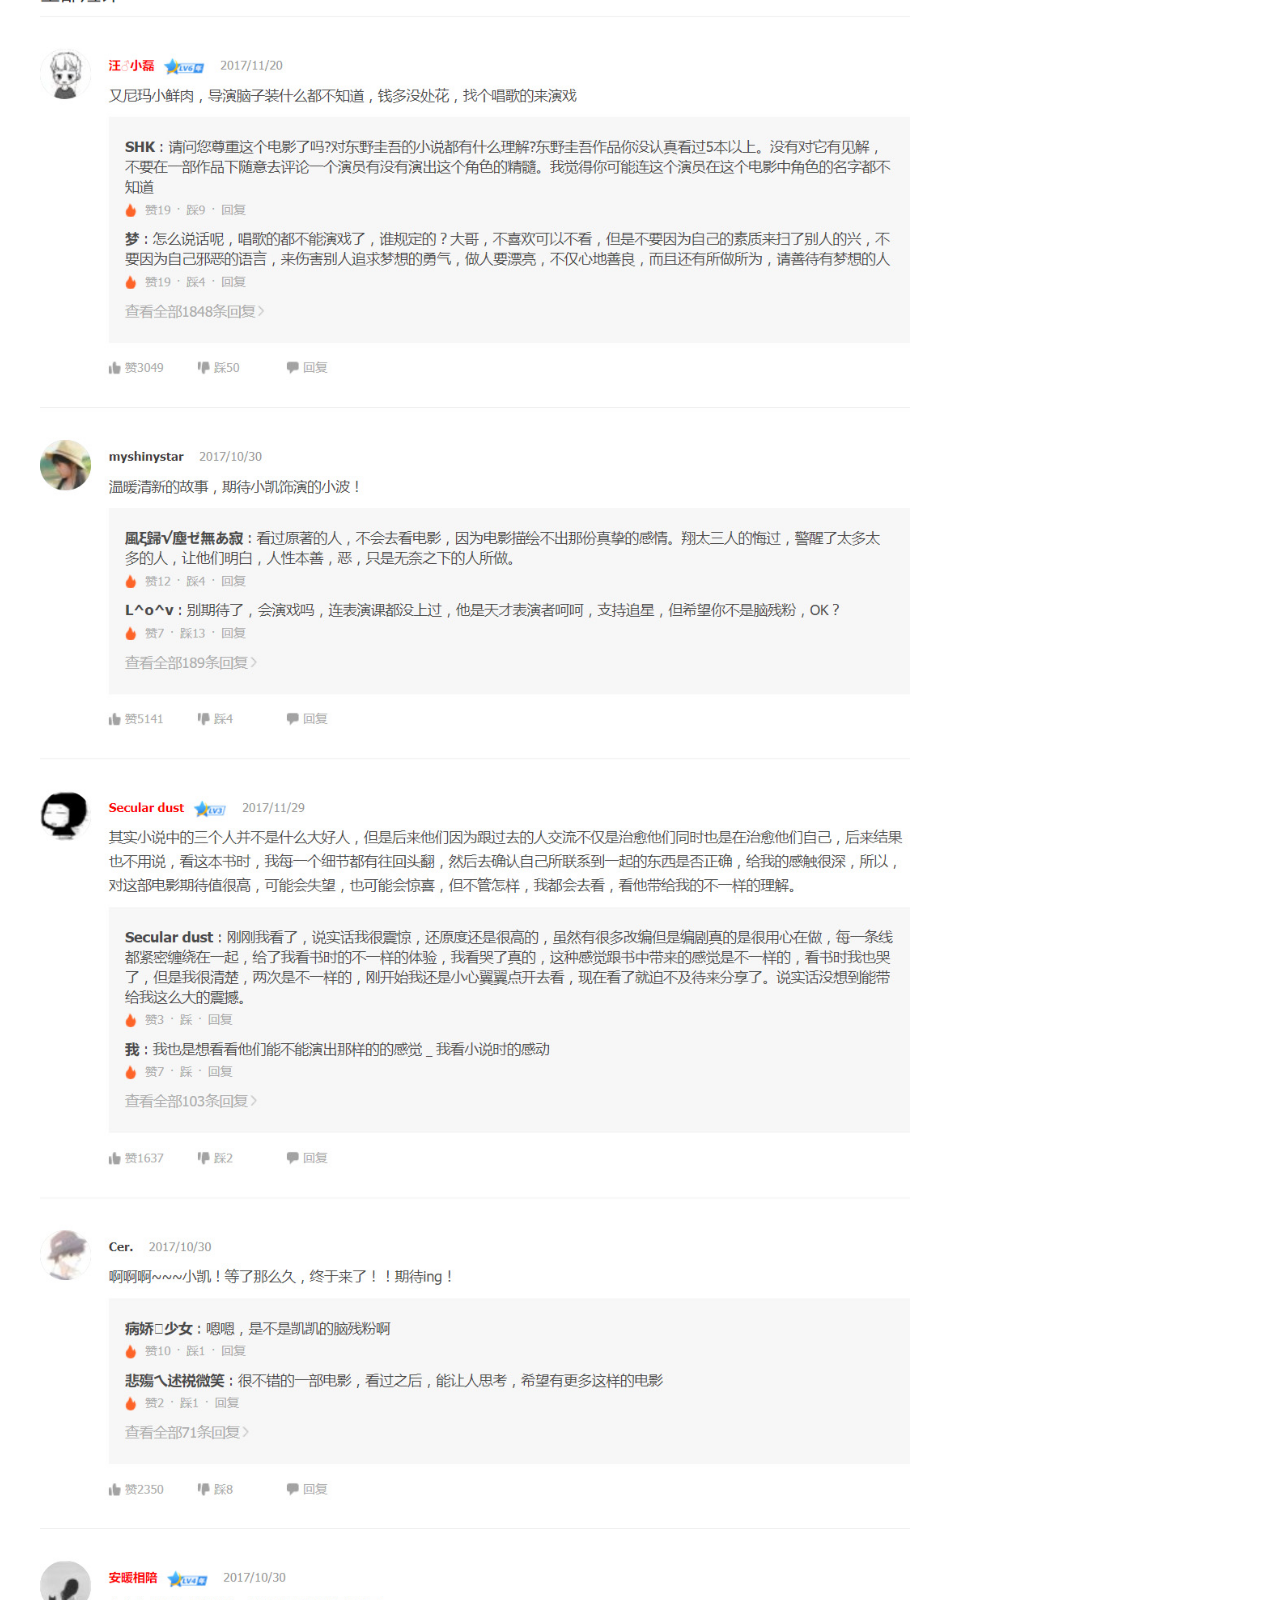
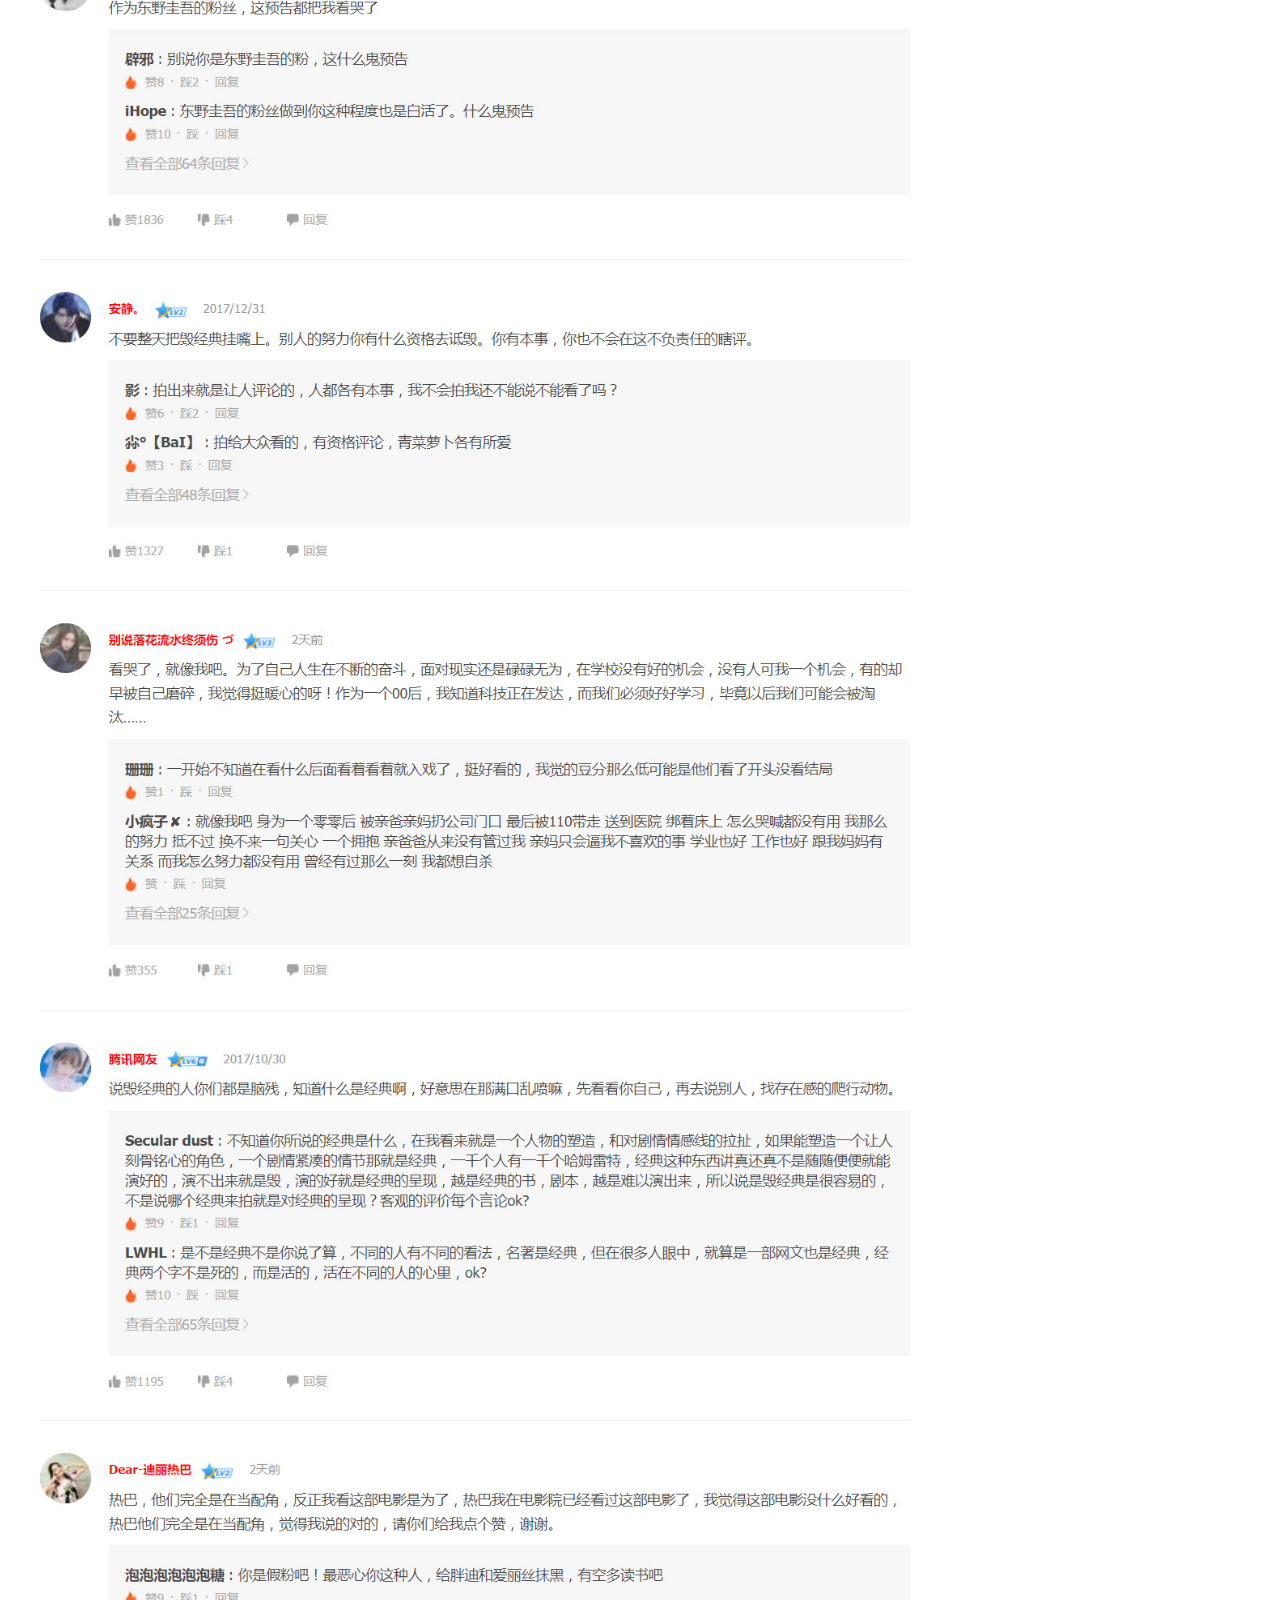
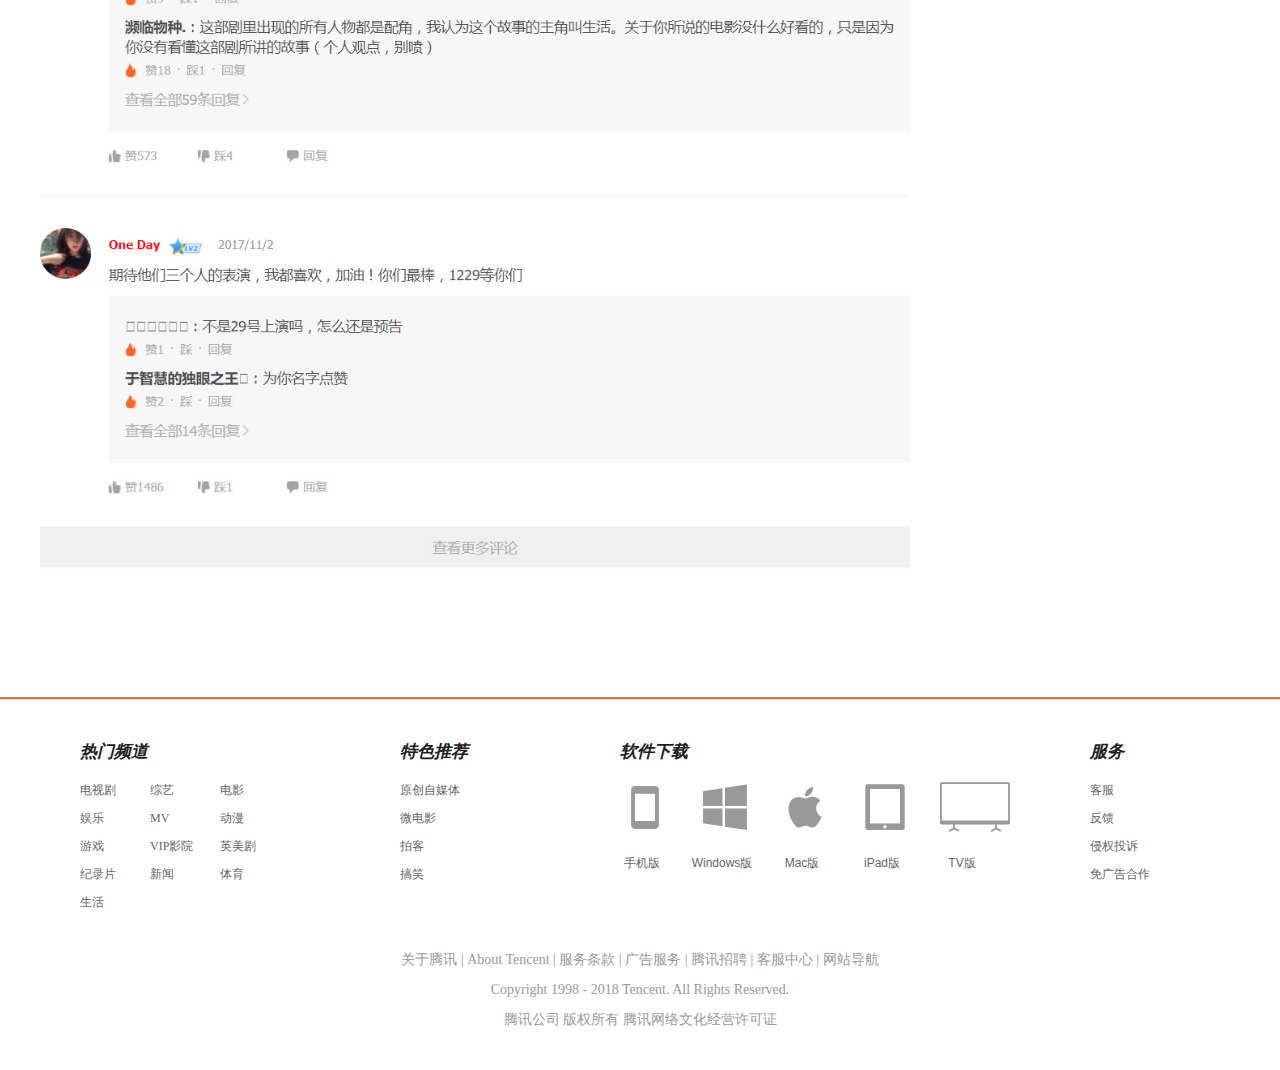
==== commit e3244519: "整体连接" ====
--- a/xiangqingone.html
+++ b/xiangqingone.html
@@ -138,7 +138,7 @@
 		</div>
 		<div class="header">
 			<div class="logo-tenxun">
-				<img src="img/tycoon-4.png" class="logo-tenxun-one" />
+				<a href="index.html"><img src="img/tycoon-4.png" class="logo-tenxun-one" /></a>
 				<img src="img/tycoon-3.png" class="logo-tenxun-two"  />
 			</div>
 			<div class="search">
@@ -413,6 +413,21 @@
 				</div>
 			</div>
 		</footer>
-		
+		<aside class="cebian">
+			<div>
+				<span class="iconfont icon-vip"></span>
+			</div>
+			<div class="nnow">
+				<span class="iconfont icon-xiaoxi"></span>
+				<a href="#">意见反馈</a>
+			</div>
+			<div>
+				<span class="iconfont icon-xiazai"></span>
+			</div>
+			<div class="nnow">
+				<span class="iconfont icon-arrowdown"></span>
+				<a href="#">返回顶部</a>
+			</div>
+		</aside>
 	</body>
 </html>
--- a/css/xiangqingone.css
+++ b/css/xiangqingone.css
@@ -301,7 +301,7 @@
 }
 .search_right{
 	position: relative;
-	left: 820px;
+	left: 800px;
 	top: -120px;
 	width: 228px;
 	height: 43px;
@@ -1104,3 +1104,54 @@
 }
 
 
+.cebian{
+	width: 40px;
+	height: 160px;
+	position: fixed;
+	right: 0;
+	bottom: 100px;
+	box-shadow: 0 2px 8px 0 rgba(0,0,0,.18);
+	text-align: center;
+	display: none;
+}
+.cebian div{
+	width: 100%;
+	height: 40px;
+	background: #fff;
+	line-height: 40px;
+	color: #999;
+	font-weight: 600;
+	font-size: 20px;
+	cursor: pointer;
+	position: relative;
+}
+.cebian div:nth-of-type(4) span{
+	display: inline-block;
+	-webkit-transform: rotateX(180deg);
+	-moz-transform: rotateX(180deg);
+	-ms-transform: rotateX(180deg);
+	-o-transform: rotateX(180deg);
+	transform: rotateX(180deg);
+}
+.cebian div:hover{
+	background: #FF6428;
+}
+.cebian div:hover span{
+	color: #fff;
+}
+.cebian div a{
+	position: absolute;
+	top: 0;
+	left: -85px;
+	display: inline-block;
+	width: 85px;
+	height: 40px;
+	background: #fff;
+	line-height: 40px;
+	font-size: 14px;
+	color: #202020;
+	font-weight: normal;
+	box-shadow: 0 2px 8px 0 rgba(0,0,0,.18);
+	/*display: none;*/
+}
+
